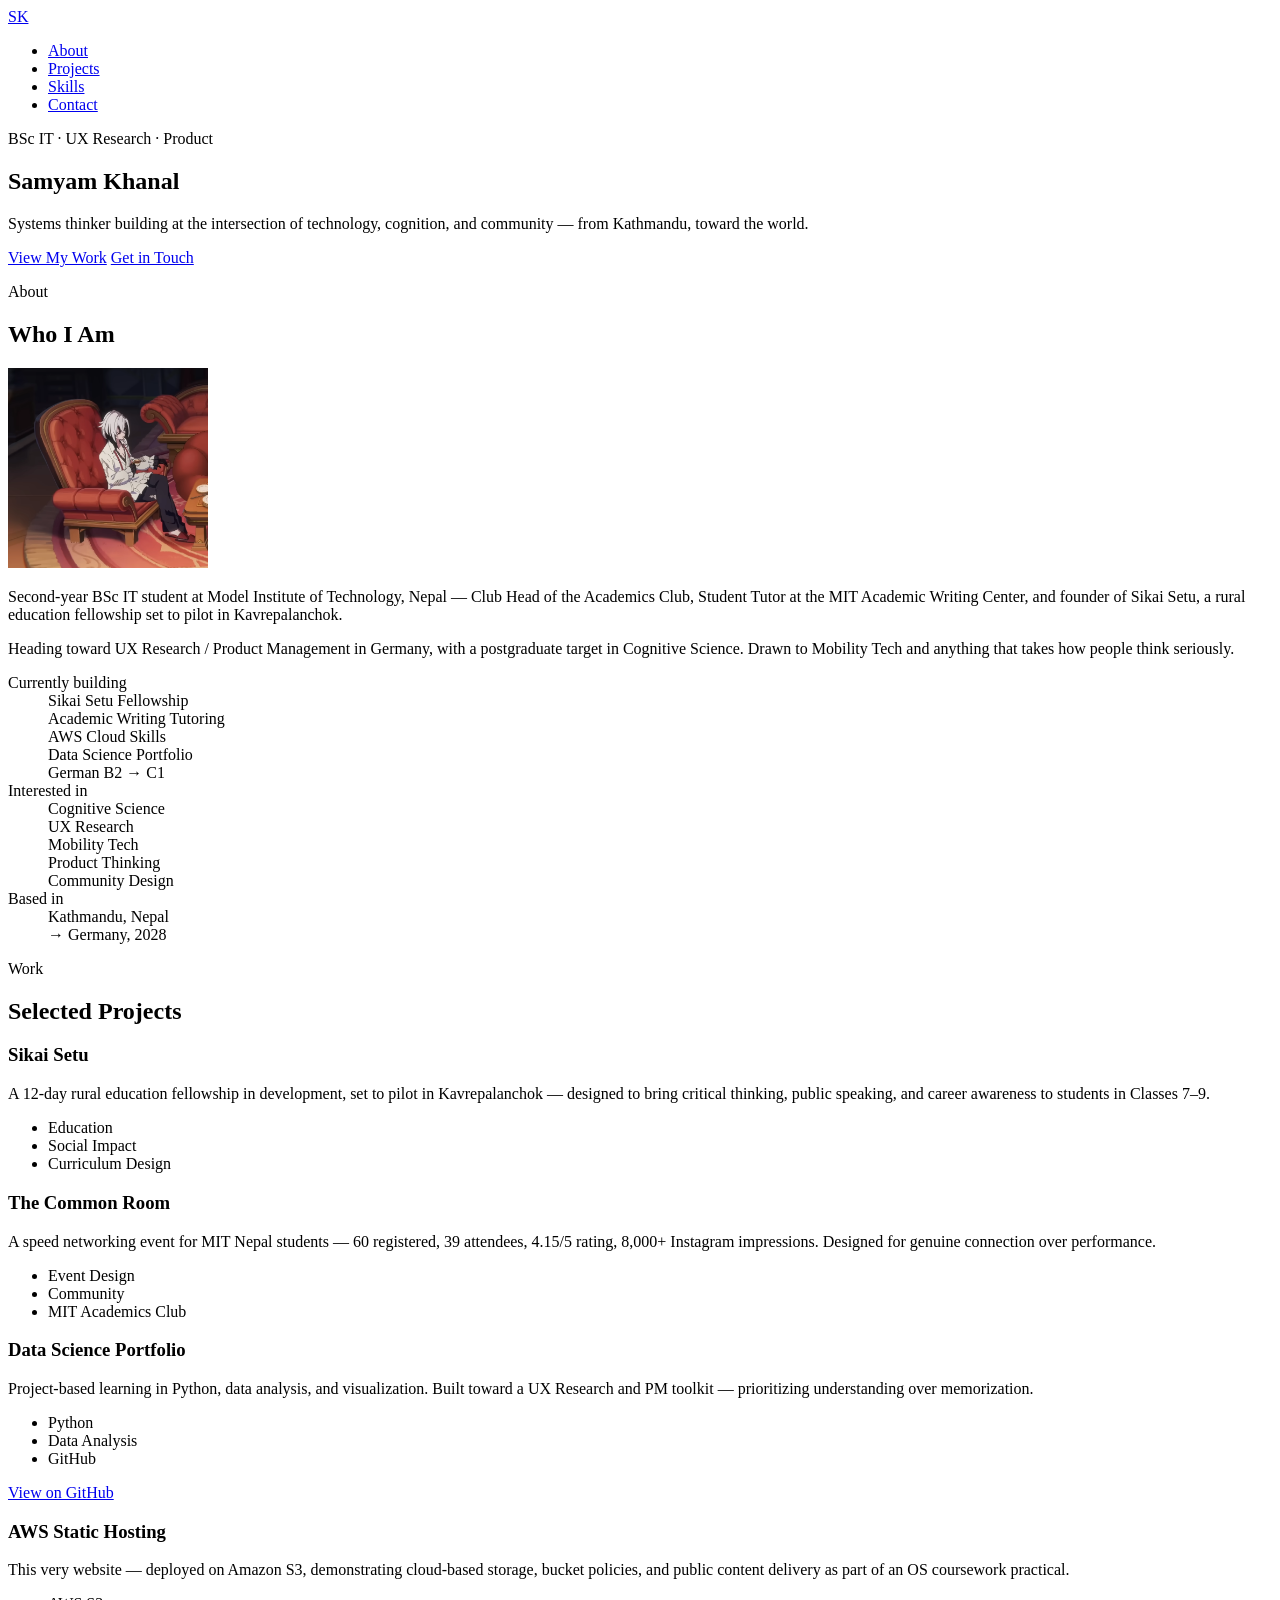
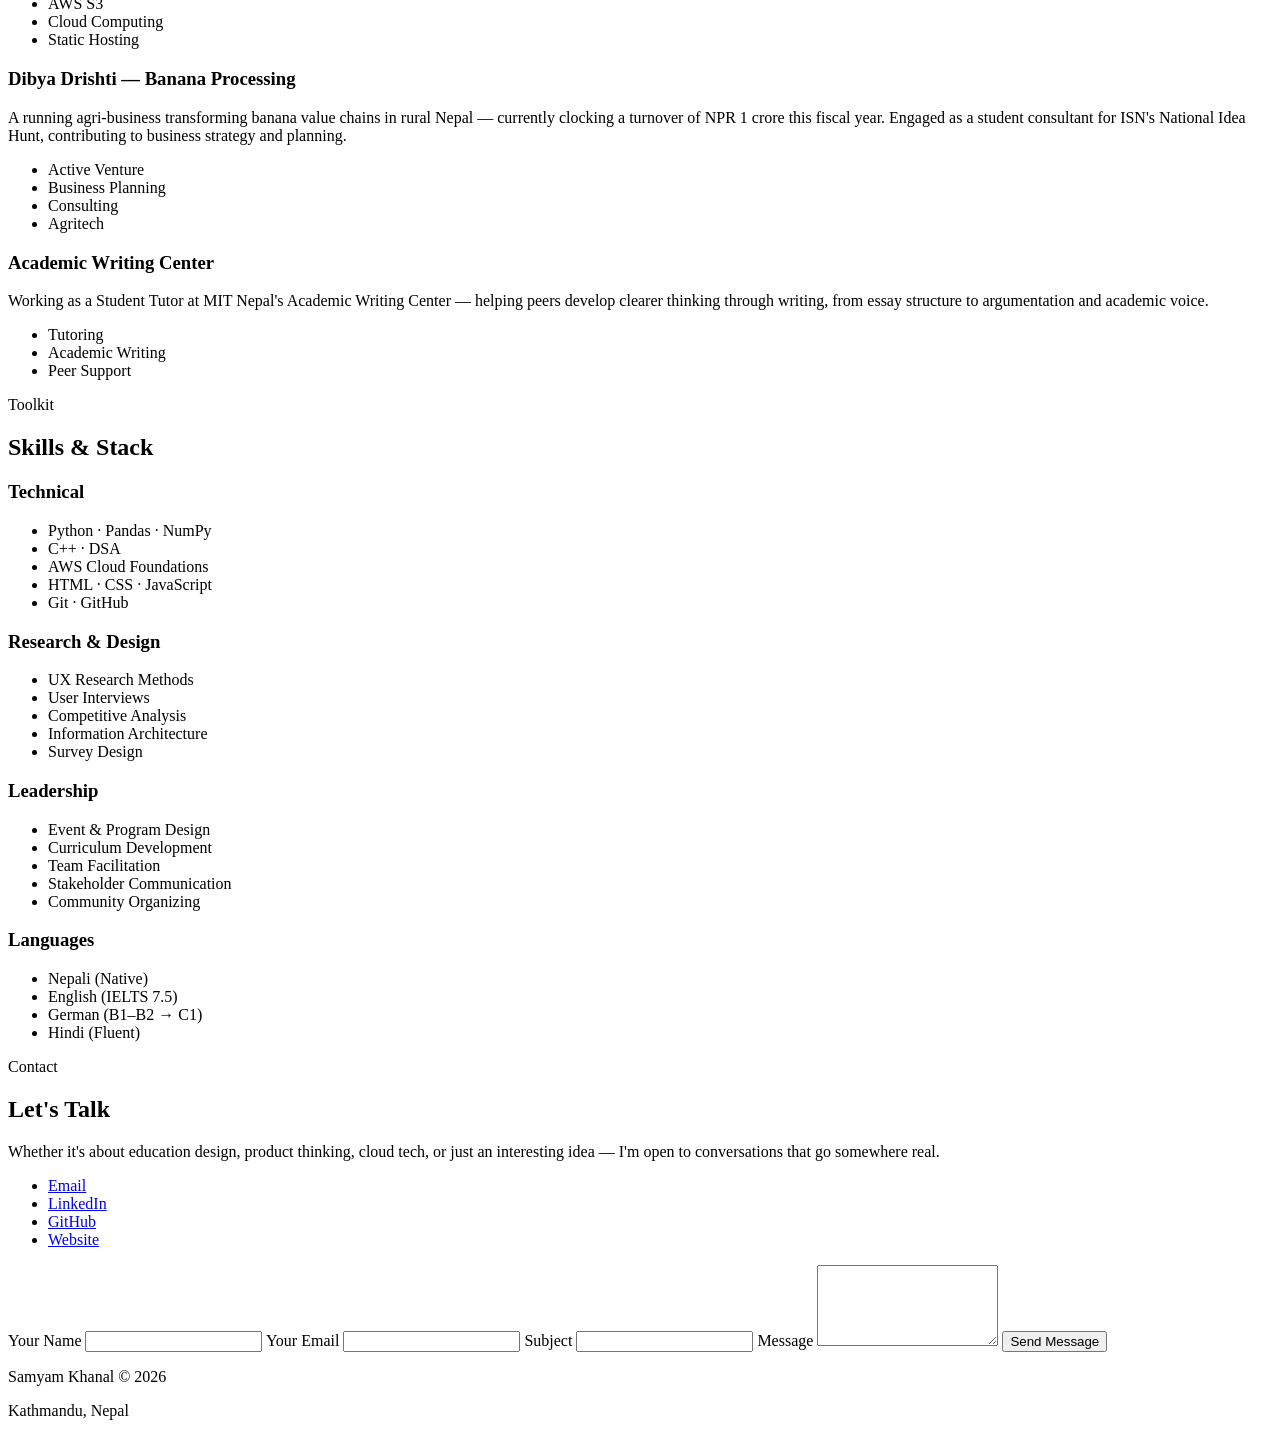
==== index.html @ 049df51d "making some few odd changes around here and there" ====
<!DOCTYPE html>
<html lang="en">
<head>
  <meta charset="UTF-8" />
  <meta name="viewport" content="width=device-width, initial-scale=1.0" />
  <title>Samyam Khanal — Portfolio</title>
</head>
<body>

<header>
  <nav>
    <a href="#hero">SK</a>
    <ul>
      <li><a href="#about">About</a></li>
      <li><a href="#projects">Projects</a></li>
      <li><a href="#skills">Skills</a></li>
      <li><a href="#contact">Contact</a></li>
    </ul>
  </nav>
</header>

<main>

  <section id="hero">
    <p>BSc IT · UX Research · Product</p>
    <h1>Samyam Khanal</h1>
    <p>Systems thinker building at the intersection of technology, cognition, and community — from Kathmandu, toward the world.</p>
    <a href="#projects">View My Work</a>
    <a href="#contact">Get in Touch</a>
  </section>

  <section id="about">
    <p>About</p>
    <h2>Who I Am</h2>

    <article>
      
      <img src="images/image.png" alt="Samyam Khanal" width="200" height="200"/>
      <p>Second-year BSc IT student at Model Institute of Technology, Nepal — Club Head of the Academics Club, Student Tutor at the MIT Academic Writing Center, and founder of Sikai Setu, a rural education fellowship set to pilot in Kavrepalanchok.</p>
      <p>Heading toward UX Research / Product Management in Germany, with a postgraduate target in Cognitive Science. Drawn to Mobility Tech and anything that takes how people think seriously.</p>
    </article>

    <aside>
      <dl>
        <dt>Currently building</dt>
        <dd>Sikai Setu Fellowship</dd>
        <dd>Academic Writing Tutoring</dd>
        <dd>AWS Cloud Skills</dd>
        <dd>Data Science Portfolio</dd>
        <dd>German B2 → C1</dd>

        <dt>Interested in</dt>
        <dd>Cognitive Science</dd>
        <dd>UX Research</dd>
        <dd>Mobility Tech</dd>
        <dd>Product Thinking</dd>
        <dd>Community Design</dd>

        <dt>Based in</dt>
        <dd>Kathmandu, Nepal</dd>
        <dd>→ Germany, 2028</dd>
      </dl>
    </aside>
  </section>

  <section id="projects">
    <p>Work</p>
    <h2>Selected Projects</h2>

    <article>
      <h3>Sikai Setu</h3>
      <p>A 12-day rural education fellowship in development, set to pilot in Kavrepalanchok — designed to bring critical thinking, public speaking, and career awareness to students in Classes 7–9.</p>
      <ul>
        <li>Education</li>
        <li>Social Impact</li>
        <li>Curriculum Design</li>
      </ul>
    </article>

    <article>
      <h3>The Common Room</h3>
      <p>A speed networking event for MIT Nepal students — 60 registered, 39 attendees, 4.15/5 rating, 8,000+ Instagram impressions. Designed for genuine connection over performance.</p>
      <ul>
        <li>Event Design</li>
        <li>Community</li>
        <li>MIT Academics Club</li>
      </ul>
    </article>

    <article>
      <h3>Data Science Portfolio</h3>
      <p>Project-based learning in Python, data analysis, and visualization. Built toward a UX Research and PM toolkit — prioritizing understanding over memorization.</p>
      <ul>
        <li>Python</li>
        <li>Data Analysis</li>
        <li>GitHub</li>
      </ul>
      <a href="https://github.com/Samyam-Khanal/dsprojects" target="_blank">View on GitHub</a>
    </article>

    <article>
      <h3>AWS Static Hosting</h3>
      <p>This very website — deployed on Amazon S3, demonstrating cloud-based storage, bucket policies, and public content delivery as part of an OS coursework practical.</p>
      <ul>
        <li>AWS S3</li>
        <li>Cloud Computing</li>
        <li>Static Hosting</li>
      </ul>
    </article>

    <article>
      <h3>Dibya Drishti — Banana Processing</h3>
      <p>A running agri-business transforming banana value chains in rural Nepal — currently clocking a turnover of NPR 1 crore this fiscal year. Engaged as a student consultant for ISN's National Idea Hunt, contributing to business strategy and planning.</p>
      <ul>
        <li>Active Venture</li>
        <li>Business Planning</li>
        <li>Consulting</li>
        <li>Agritech</li>
      </ul>
    </article>

    <article>
      <h3>Academic Writing Center</h3>
      <p>Working as a Student Tutor at MIT Nepal's Academic Writing Center — helping peers develop clearer thinking through writing, from essay structure to argumentation and academic voice.</p>
      <ul>
        <li>Tutoring</li>
        <li>Academic Writing</li>
        <li>Peer Support</li>
      </ul>
    </article>
  </section>

  <section id="skills">
    <p>Toolkit</p>
    <h2>Skills &amp; Stack</h2>

    <article>
      <h3>Technical</h3>
      <ul>
        <li>Python · Pandas · NumPy</li>
        <li>C++ · DSA</li>
        <li>AWS Cloud Foundations</li>
        <li>HTML · CSS · JavaScript</li>
        <li>Git · GitHub</li>
      </ul>
    </article>

    <article>
      <h3>Research &amp; Design</h3>
      <ul>
        <li>UX Research Methods</li>
        <li>User Interviews</li>
        <li>Competitive Analysis</li>
        <li>Information Architecture</li>
        <li>Survey Design</li>
      </ul>
    </article>

    <article>
      <h3>Leadership</h3>
      <ul>
        <li>Event &amp; Program Design</li>
        <li>Curriculum Development</li>
        <li>Team Facilitation</li>
        <li>Stakeholder Communication</li>
        <li>Community Organizing</li>
      </ul>
    </article>

    <article>
      <h3>Languages</h3>
      <ul>
        <li>Nepali (Native)</li>
        <li>English (IELTS 7.5)</li>
        <li>German (B1–B2 → C1)</li>
        <li>Hindi (Fluent)</li>
      </ul>
    </article>
  </section>

  <section id="contact">
    <p>Contact</p>
    <h2>Let's Talk</h2>
    <p>Whether it's about education design, product thinking, cloud tech, or just an interesting idea — I'm open to conversations that go somewhere real.</p>

    <ul>
      <li><a href="mailto:samyamkhanal@example.com">Email</a></li>
      <li><a href="https://linkedin.com/in/samyamkhanal" target="_blank">LinkedIn</a></li>
      <li><a href="https://github.com/Samyam-Khanal/dsprojects" target="_blank">GitHub</a></li>
      <li><a href="https://samyamkhanal.com.np" target="_blank">Website</a></li>
    </ul>

    <form action="mailto:samyamkhanal@example.com" method="post" enctype="text/plain">
      <label for="name">Your Name</label>
      <input type="text" id="name" name="name" required />

      <label for="email">Your Email</label>
      <input type="email" id="email" name="email" required />

      <label for="subject">Subject</label>
      <input type="text" id="subject" name="subject" required />

      <label for="message">Message</label>
      <textarea id="message" name="message" rows="5" required></textarea>

      <button type="submit">Send Message</button>
    </form>
  </section>

</main>

<footer>
  <p>Samyam Khanal © 2026</p>
  <p>Kathmandu, Nepal</p>
</footer>

</body>
</html>
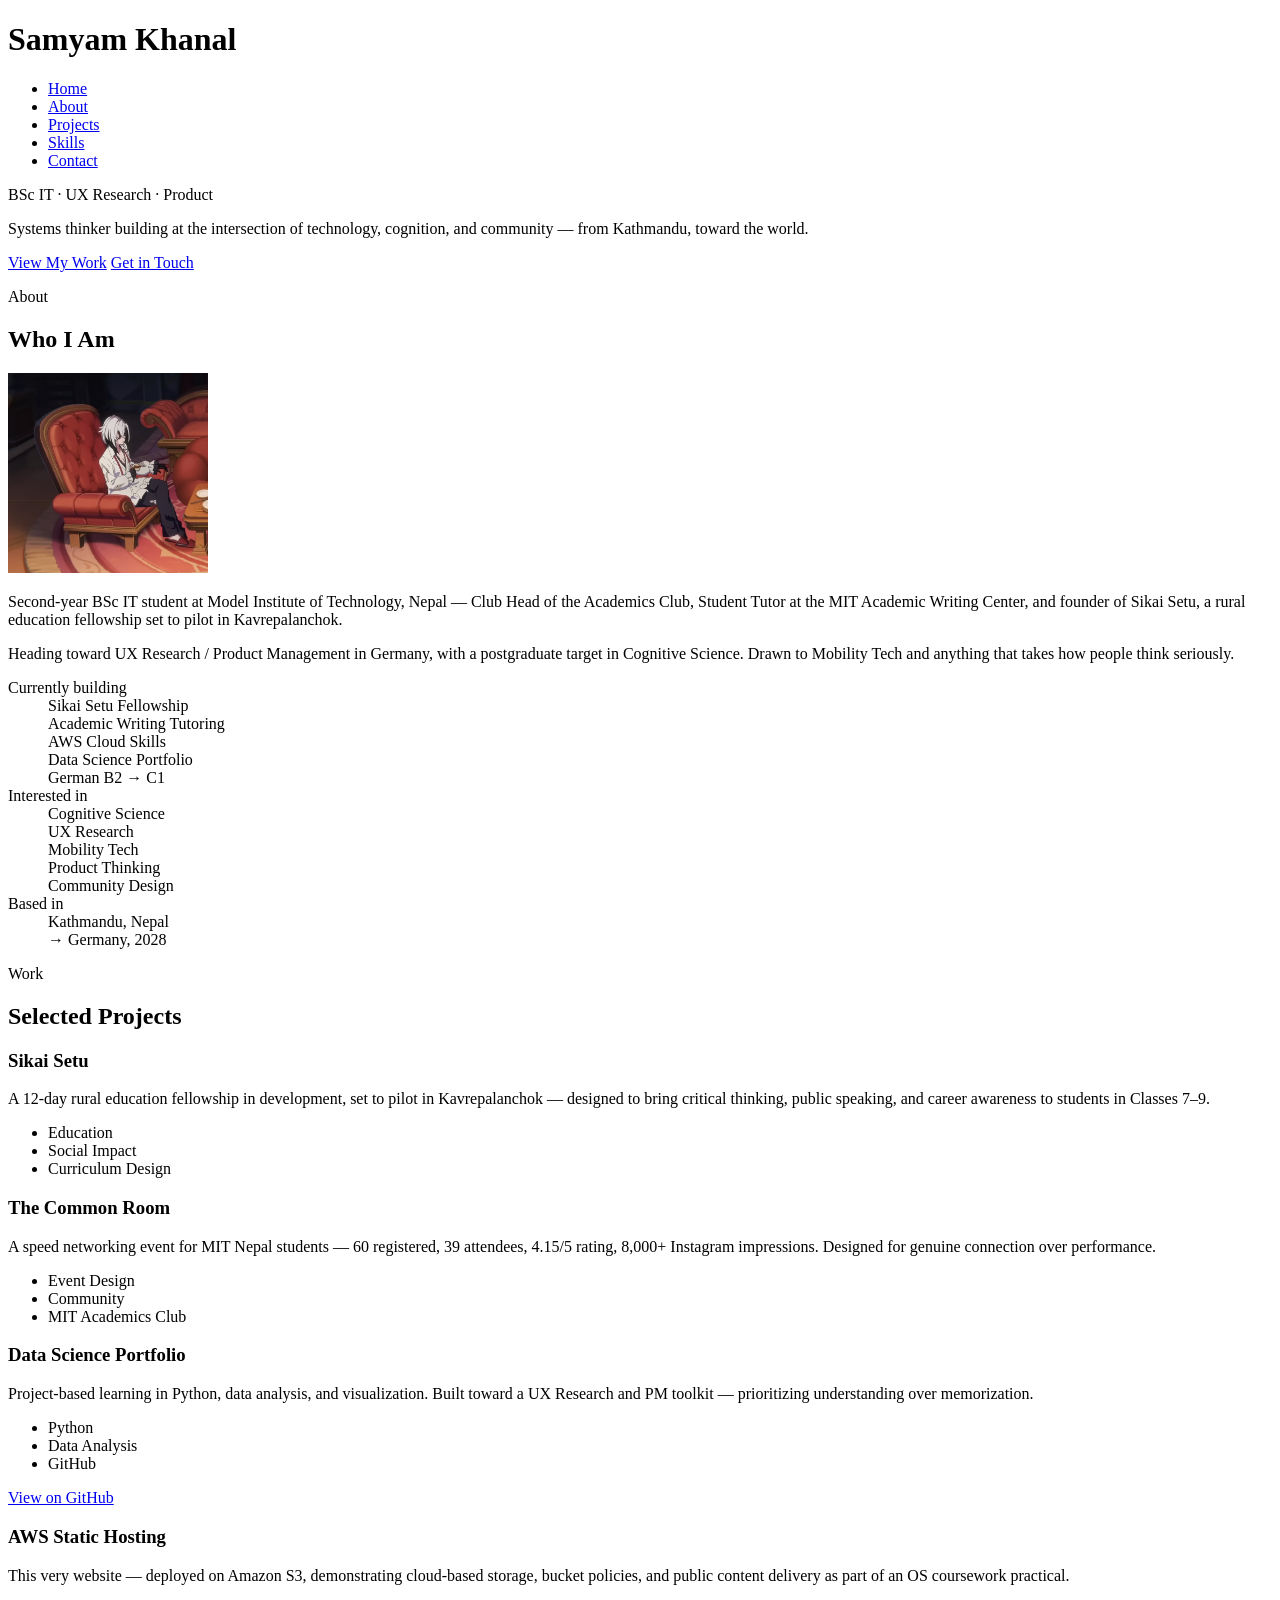
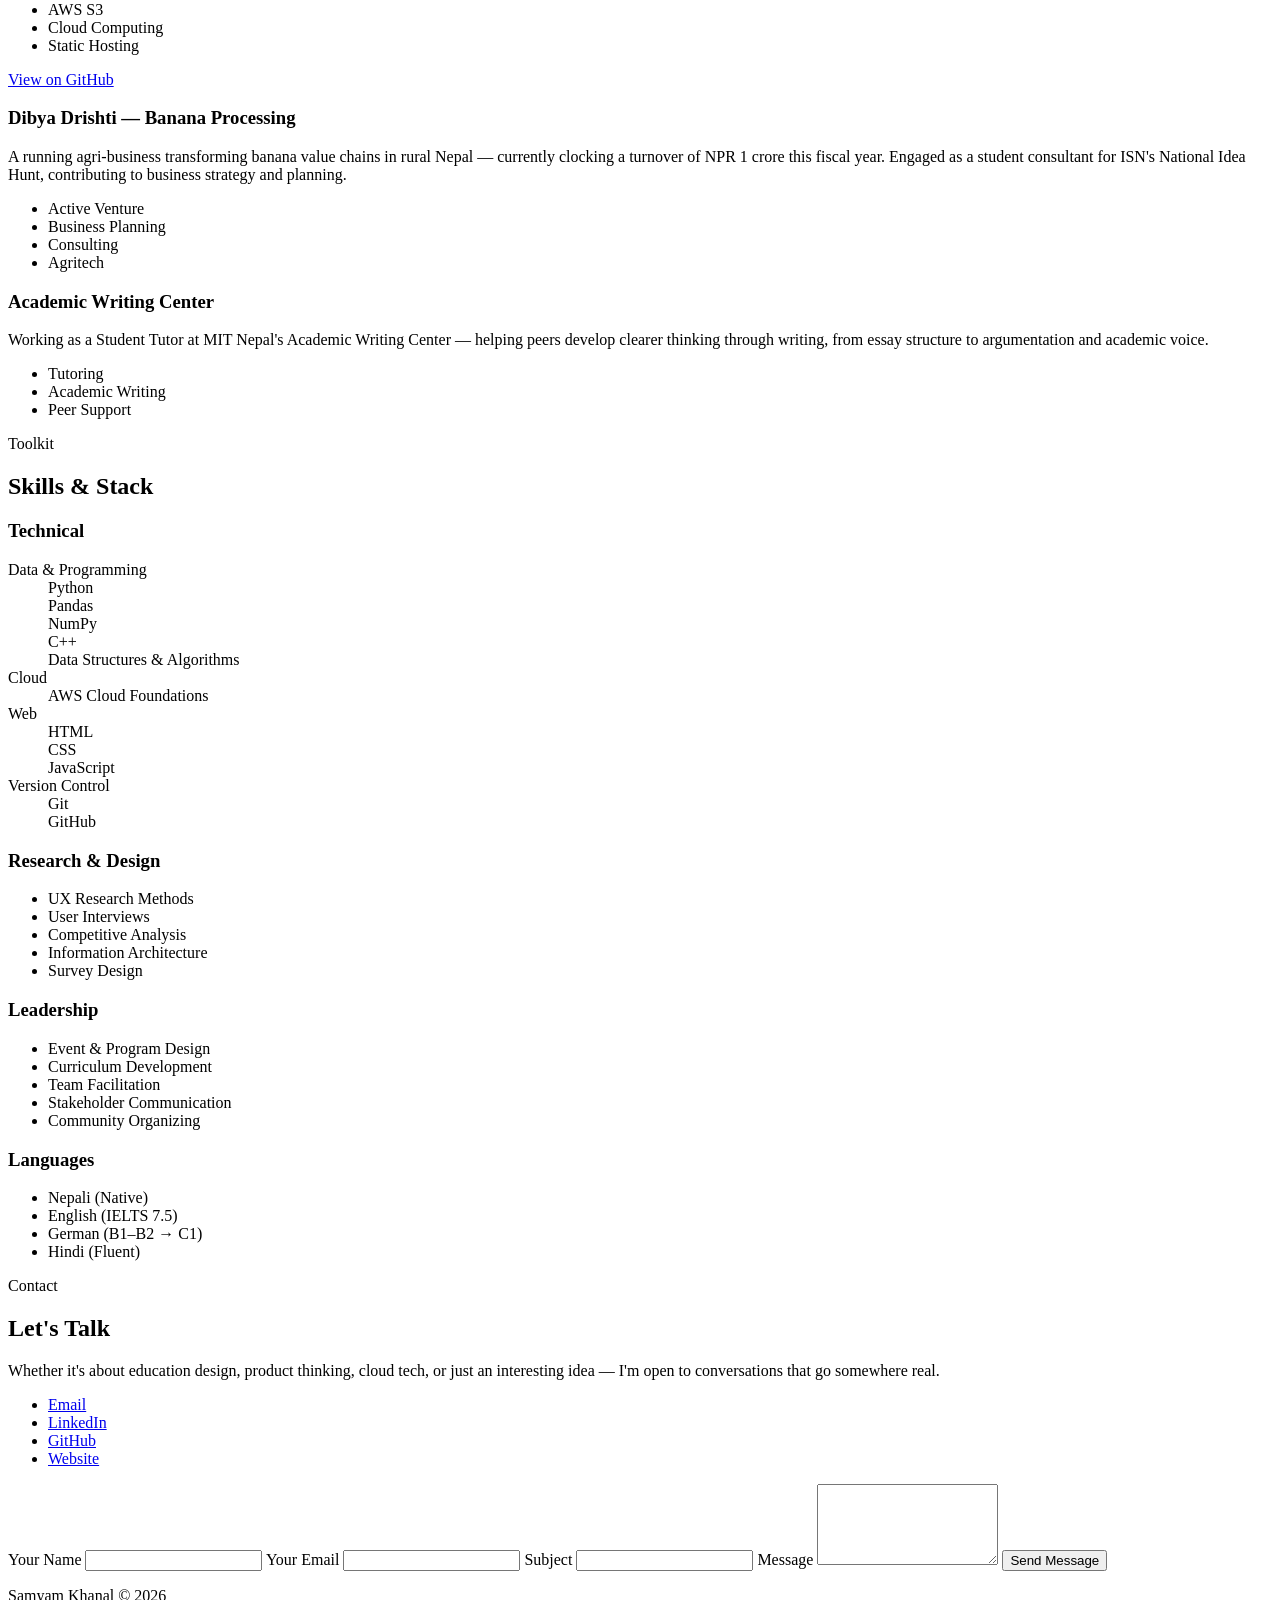
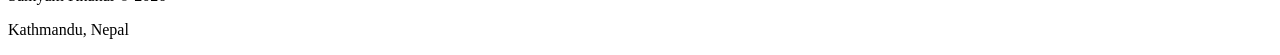
==== commit 5c8d64dd: "file is successfully updated, enjoy ^^" ====
--- a/index.html
+++ b/index.html
@@ -8,9 +8,10 @@
 <body>
 
 <header>
+  <h1>Samyam Khanal</h1>
   <nav>
-    <a href="#hero">SK</a>
     <ul>
+      <li><a href="#hero">Home</a></li>
       <li><a href="#about">About</a></li>
       <li><a href="#projects">Projects</a></li>
       <li><a href="#skills">Skills</a></li>
@@ -23,7 +24,6 @@
 
   <section id="hero">
     <p>BSc IT · UX Research · Product</p>
-    <h1>Samyam Khanal</h1>
     <p>Systems thinker building at the intersection of technology, cognition, and community — from Kathmandu, toward the world.</p>
     <a href="#projects">View My Work</a>
     <a href="#contact">Get in Touch</a>
@@ -34,7 +34,6 @@
     <h2>Who I Am</h2>
 
     <article>
-      
       <img src="images/image.png" alt="Samyam Khanal" width="200" height="200"/>
       <p>Second-year BSc IT student at Model Institute of Technology, Nepal — Club Head of the Academics Club, Student Tutor at the MIT Academic Writing Center, and founder of Sikai Setu, a rural education fellowship set to pilot in Kavrepalanchok.</p>
       <p>Heading toward UX Research / Product Management in Germany, with a postgraduate target in Cognitive Science. Drawn to Mobility Tech and anything that takes how people think seriously.</p>
@@ -106,6 +105,7 @@
         <li>Cloud Computing</li>
         <li>Static Hosting</li>
       </ul>
+      <a href="https://github.com/Samyam-Khanal/portfolio" target="_blank">View on GitHub</a>
     </article>
 
     <article>
@@ -136,13 +136,26 @@
 
     <article>
       <h3>Technical</h3>
-      <ul>
-        <li>Python · Pandas · NumPy</li>
-        <li>C++ · DSA</li>
-        <li>AWS Cloud Foundations</li>
-        <li>HTML · CSS · JavaScript</li>
-        <li>Git · GitHub</li>
-      </ul>
+      <dl>
+        <dt>Data &amp; Programming</dt>
+        <dd>Python</dd>
+        <dd>Pandas</dd>
+        <dd>NumPy</dd>
+        <dd>C++</dd>
+        <dd>Data Structures &amp; Algorithms</dd>
+
+        <dt>Cloud</dt>
+        <dd>AWS Cloud Foundations</dd>
+
+        <dt>Web</dt>
+        <dd>HTML</dd>
+        <dd>CSS</dd>
+        <dd>JavaScript</dd>
+
+        <dt>Version Control</dt>
+        <dd>Git</dd>
+        <dd>GitHub</dd>
+      </dl>
     </article>
 
     <article>
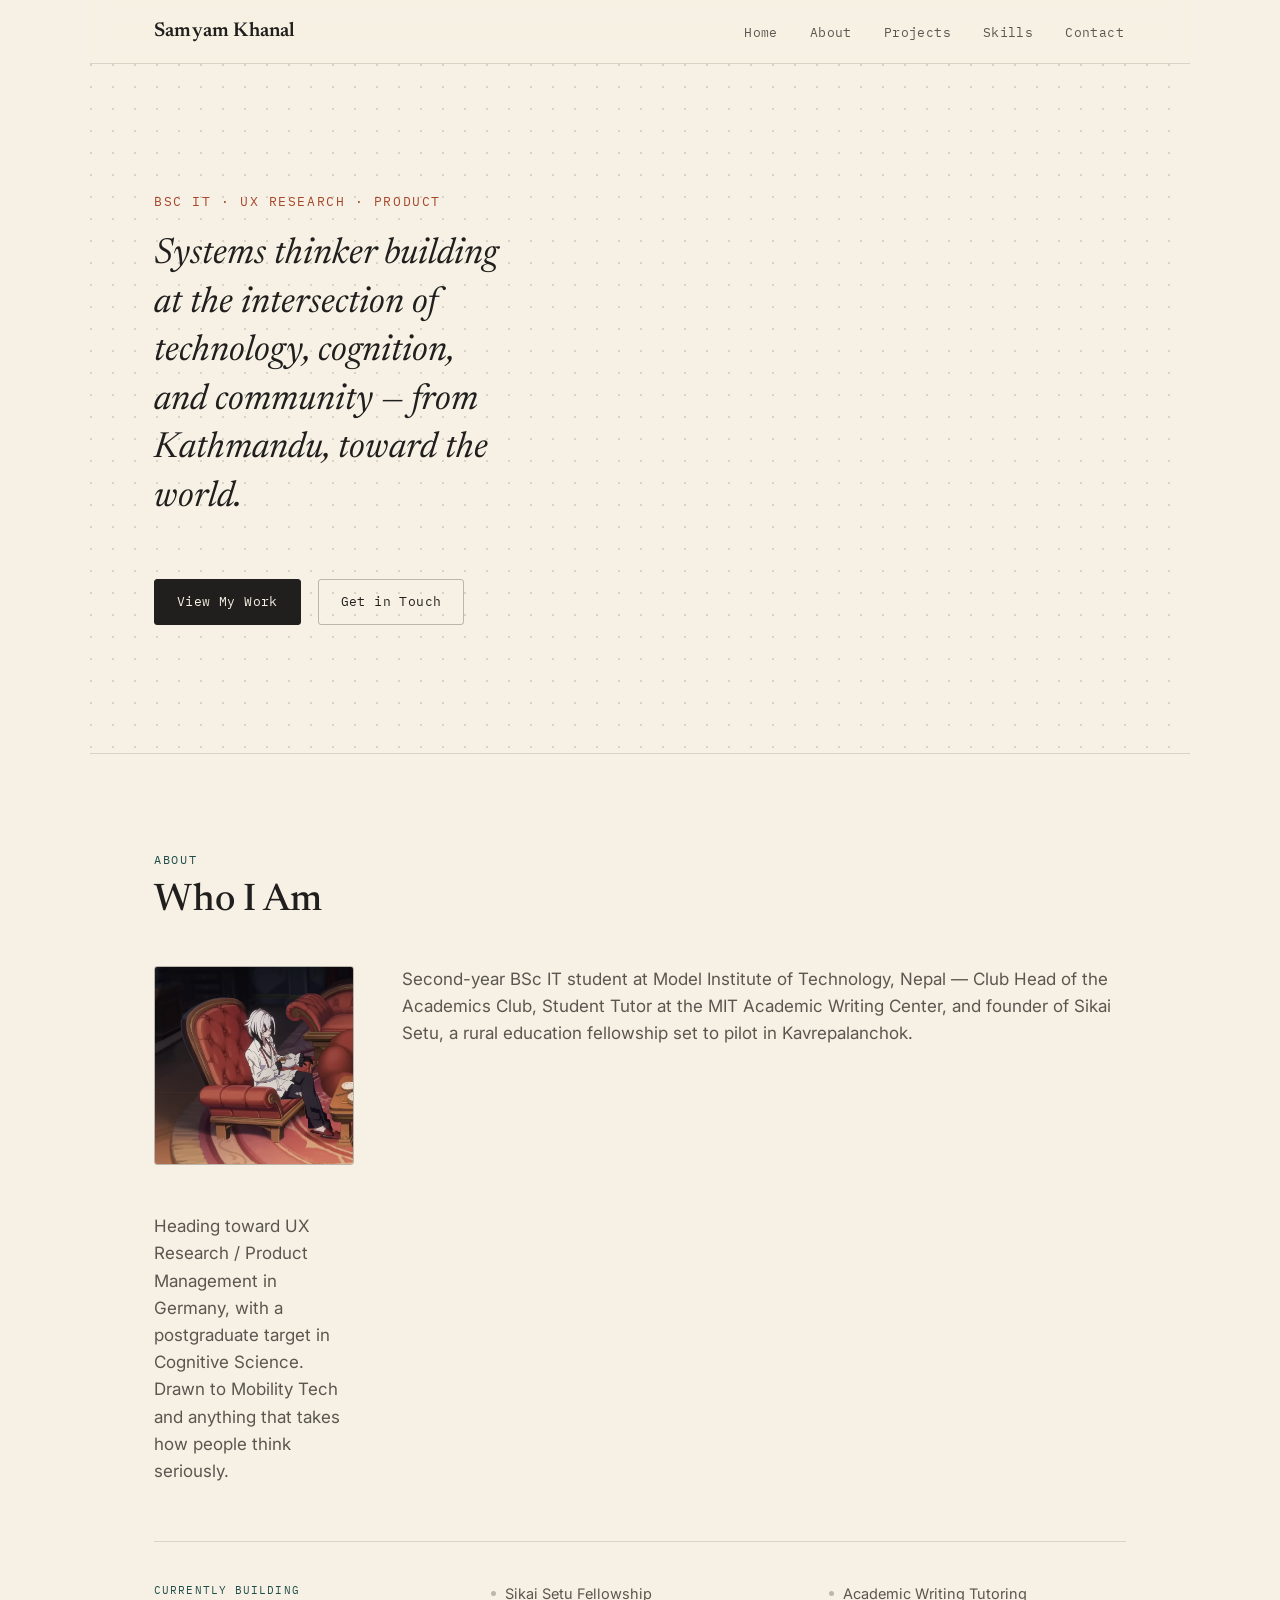
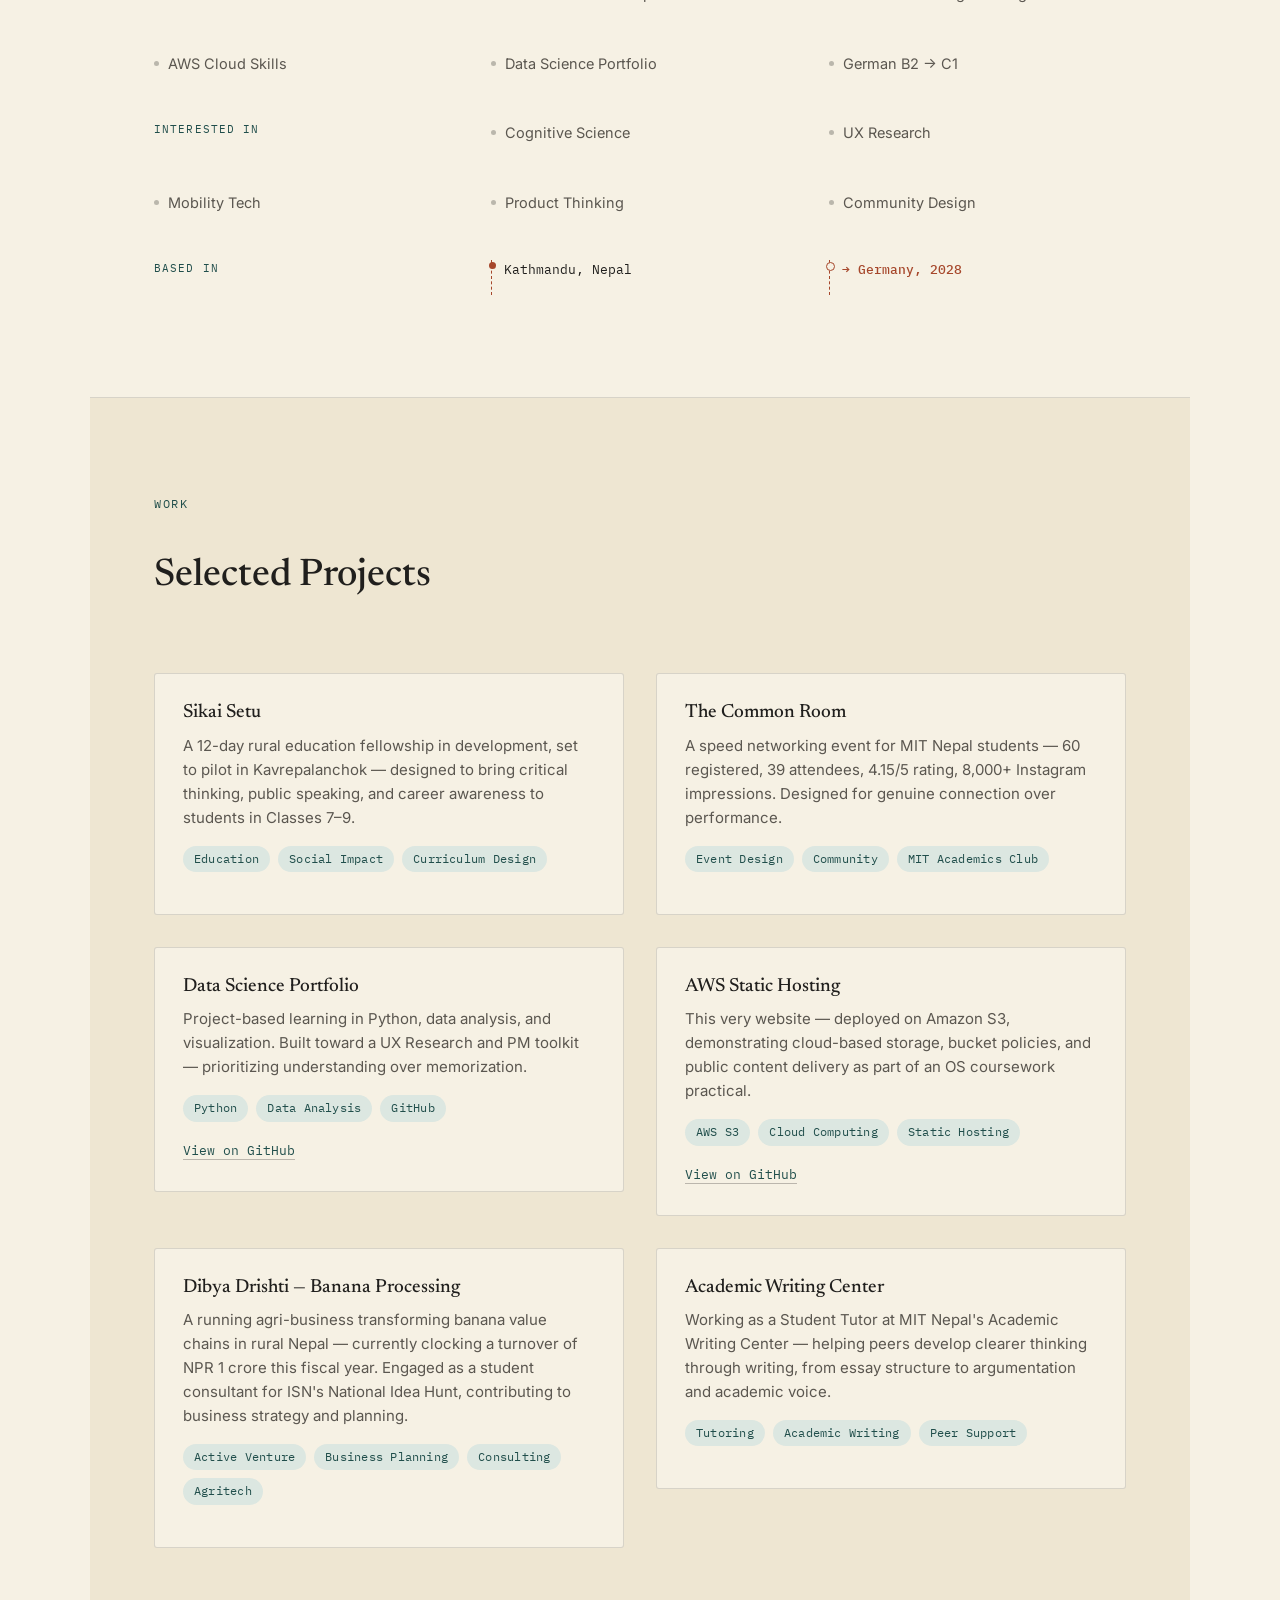
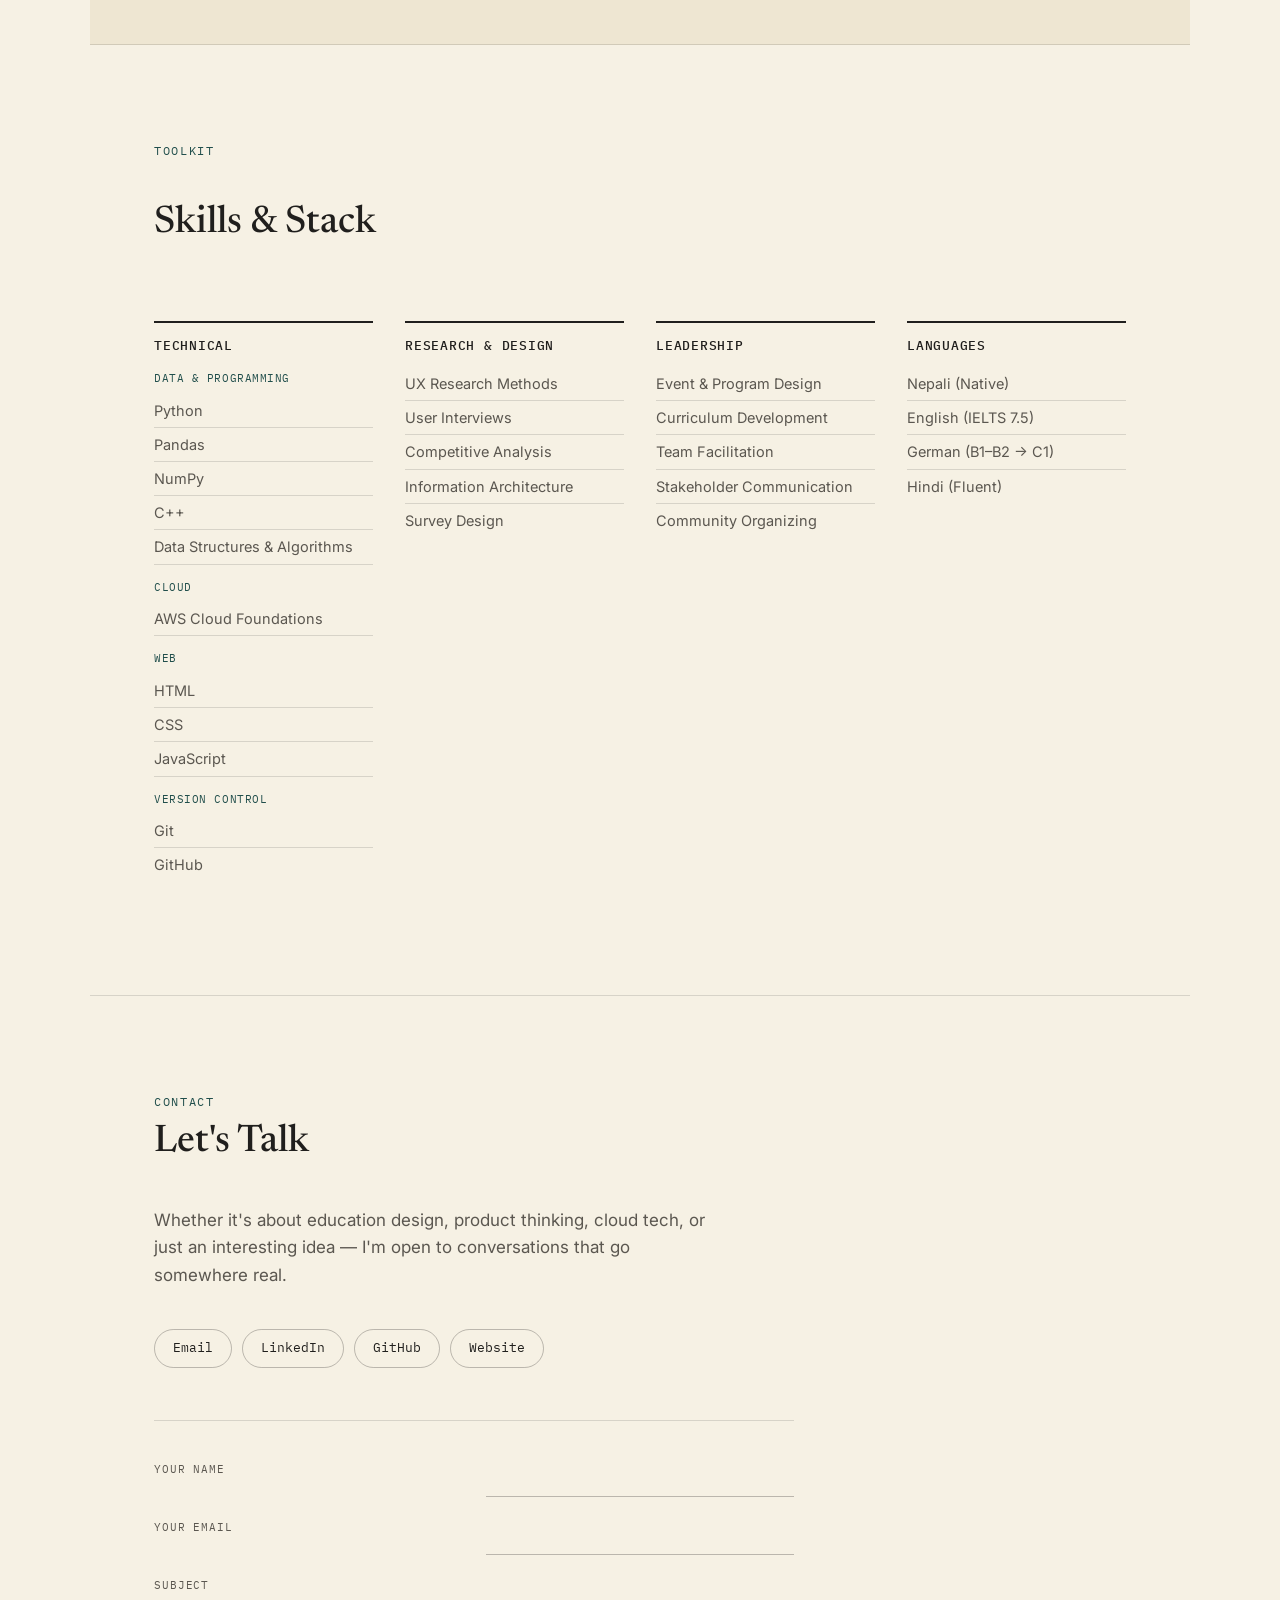
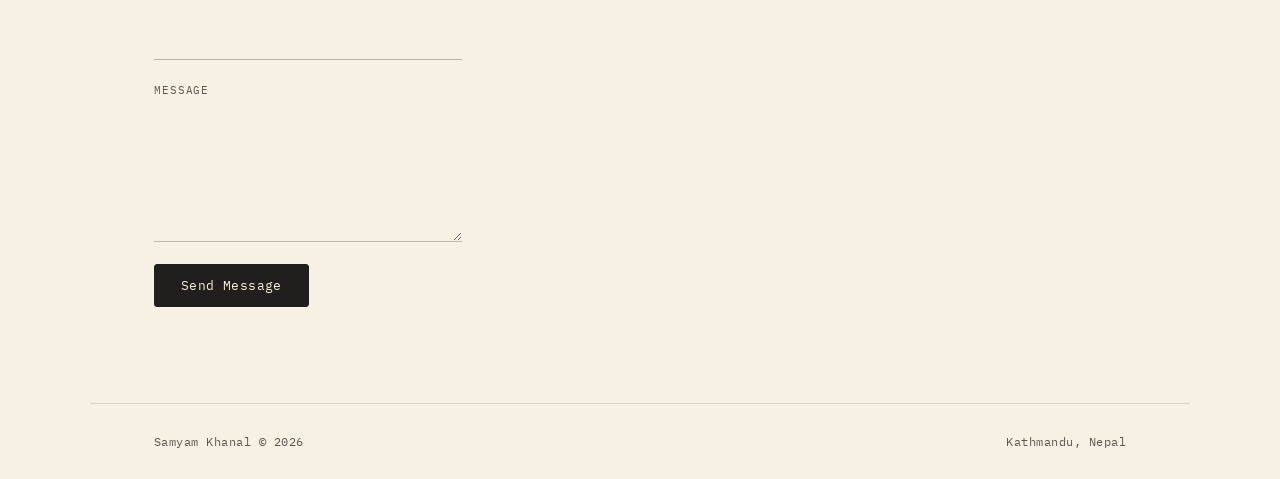
==== commit cb5ed298: "yay! the website has some personality now" ====
--- a/index.html
+++ b/index.html
@@ -3,6 +3,7 @@
 <head>
   <meta charset="UTF-8" />
   <meta name="viewport" content="width=device-width, initial-scale=1.0" />
+  <link rel="stylesheet" href="css/style.css" />
   <title>Samyam Khanal — Portfolio</title>
 </head>
 <body>
--- a/css/style.css
+++ b/css/style.css
@@ -0,0 +1,581 @@
+/* =========================================================================
+   Samyam Khanal — Portfolio Stylesheet
+   A single external stylesheet, no inline styles, no frameworks.
+
+   Design concept: a "field notebook" — warm paper, hairline rules, mono
+   eyebrow labels, and an editorial serif for headings. The one signature
+   flourish is a small route diagram built from Samyam's own "Based in"
+   line (Kathmandu, Nepal → Germany, 2028), echoing his stated interest
+   in Mobility Tech and his literal relocation — not a generic decoration.
+   ========================================================================= */
+
+@import url('https://fonts.googleapis.com/css2?family=Newsreader:ital,wght@0,400;0,500;0,600;1,400;1,500&family=Inter:wght@400;500;600;700&family=IBM+Plex+Mono:wght@400;500&display=swap');
+
+/* ---------- Design tokens ---------- */
+:root {
+  --paper:        #F6F1E4;
+  --paper-deep:   #EEE6D2;
+  --ink:          #201F1D;
+  --ink-soft:     #5B5750;
+  --pine:         #204E4B;
+  --pine-tint:    #DCE7E1;
+  --brick:        #A6472B;
+  --brick-tint:   #F1DDD4;
+  --rule:         rgba(32, 31, 29, 0.14);
+  --rule-strong:  rgba(32, 31, 29, 0.28);
+
+  --font-display: "Newsreader", Georgia, "Times New Roman", serif;
+  --font-body:    "Inter", -apple-system, BlinkMacSystemFont, "Segoe UI", sans-serif;
+  --font-mono:    "IBM Plex Mono", "Courier New", monospace;
+
+  --measure: 1100px;
+  --radius: 3px;
+}
+
+/* ---------- Reset ---------- */
+* { box-sizing: border-box; }
+html { -webkit-text-size-adjust: 100%; scroll-behavior: smooth; }
+@media (prefers-reduced-motion: reduce) {
+  html { scroll-behavior: auto; }
+  * { animation-duration: 0.01ms !important; animation-iteration-count: 1 !important; transition-duration: 0.01ms !important; }
+}
+
+body {
+  margin: 0;
+  background: var(--paper);
+  color: var(--ink);
+  font-family: var(--font-body);
+  font-size: 17px;
+  line-height: 1.6;
+  -webkit-font-smoothing: antialiased;
+}
+
+h1, h2, h3 {
+  font-family: var(--font-display);
+  font-weight: 500;
+  line-height: 1.12;
+  margin: 0;
+  color: var(--ink);
+}
+
+p { margin: 0; }
+
+a {
+  color: var(--pine);
+  text-decoration-thickness: 1px;
+  text-underline-offset: 3px;
+}
+a:hover { color: var(--brick); }
+
+ul { margin: 0; padding: 0; list-style: none; }
+
+img { max-width: 100%; display: block; }
+
+::selection { background: var(--brick-tint); color: var(--ink); }
+
+:focus-visible {
+  outline: 2px solid var(--brick);
+  outline-offset: 3px;
+}
+
+/* ---------- Shared section rhythm ---------- */
+header, main > section, footer {
+  max-width: var(--measure);
+  margin-left: auto;
+  margin-right: auto;
+  padding-left: clamp(20px, 5vw, 64px);
+  padding-right: clamp(20px, 5vw, 64px);
+}
+
+main > section {
+  padding-top: clamp(56px, 9vw, 96px);
+  padding-bottom: clamp(56px, 9vw, 96px);
+  border-bottom: 1px solid var(--rule);
+}
+
+/* Eyebrow labels: the lone <p> that precedes every <h2> ("About", "Work",
+   "Toolkit", "Contact") reads as a mono, letter-spaced section marker. */
+main > section > p:first-child {
+  font-family: var(--font-mono);
+  font-size: 12px;
+  letter-spacing: 0.14em;
+  text-transform: uppercase;
+  color: var(--pine);
+  margin-bottom: 10px;
+}
+
+main > section > h2 {
+  font-size: clamp(28px, 3.4vw, 38px);
+  margin-bottom: clamp(28px, 4vw, 44px);
+}
+
+/* ---------- Header / nav ---------- */
+header {
+  position: sticky;
+  top: 0;
+  z-index: 20;
+  display: flex;
+  align-items: center;
+  justify-content: space-between;
+  flex-wrap: wrap;
+  gap: 12px;
+  padding-top: 18px;
+  padding-bottom: 18px;
+  background: rgba(246, 241, 228, 0.86);
+  backdrop-filter: blur(8px);
+  -webkit-backdrop-filter: blur(8px);
+  border-bottom: 1px solid var(--rule);
+}
+
+header h1 {
+  font-size: 20px;
+  font-weight: 600;
+  letter-spacing: 0.01em;
+}
+
+header nav ul {
+  display: flex;
+  gap: clamp(14px, 2.4vw, 28px);
+  flex-wrap: wrap;
+}
+
+header nav a {
+  font-family: var(--font-mono);
+  font-size: 13px;
+  letter-spacing: 0.03em;
+  color: var(--ink-soft);
+  text-decoration: none;
+  padding: 4px 2px;
+  border-bottom: 1px solid transparent;
+}
+
+header nav a:hover,
+header nav a:focus-visible {
+  color: var(--pine);
+  border-bottom-color: var(--pine);
+}
+
+/* ---------- Hero ---------- */
+#hero {
+  padding-top: clamp(72px, 12vw, 128px);
+  padding-bottom: clamp(72px, 12vw, 128px);
+  background-image: radial-gradient(var(--rule) 1px, transparent 1px);
+  background-size: 22px 22px;
+  background-position: -10px -10px;
+}
+
+#hero > p:first-child {
+  font-family: var(--font-mono);
+  font-size: 13px;
+  letter-spacing: 0.12em;
+  text-transform: uppercase;
+  color: var(--brick);
+  margin-bottom: 18px;
+}
+
+#hero > p:nth-of-type(2) {
+  font-family: var(--font-display);
+  font-style: italic;
+  font-weight: 400;
+  font-size: clamp(24px, 3.6vw, 36px);
+  line-height: 1.35;
+  max-width: 18ch;
+  color: var(--ink);
+  margin-bottom: clamp(32px, 5vw, 48px);
+}
+
+#hero a {
+  display: inline-block;
+  font-family: var(--font-mono);
+  font-size: 13px;
+  letter-spacing: 0.03em;
+  text-decoration: none;
+  padding: 12px 22px;
+  border: 1px solid var(--ink);
+  border-radius: var(--radius);
+  margin-right: 12px;
+  margin-top: 8px;
+  transition: background-color 0.15s ease, color 0.15s ease, border-color 0.15s ease;
+}
+
+#hero a:first-of-type {
+  background: var(--ink);
+  color: var(--paper);
+}
+#hero a:first-of-type:hover { background: var(--pine); border-color: var(--pine); color: var(--paper); }
+
+#hero a:last-of-type {
+  background: transparent;
+  color: var(--ink);
+  border-color: var(--rule-strong);
+}
+#hero a:last-of-type:hover { border-color: var(--brick); color: var(--brick); }
+
+/* ---------- About ---------- */
+#about article {
+  display: grid;
+  grid-template-columns: 200px 1fr;
+  gap: clamp(24px, 4vw, 48px);
+  align-items: start;
+  margin-bottom: clamp(36px, 5vw, 56px);
+}
+
+#about article img {
+  width: 100%;
+  height: auto;
+  border-radius: var(--radius);
+  border: 1px solid var(--rule-strong);
+  filter: grayscale(15%);
+}
+
+#about article p { margin-bottom: 14px; color: var(--ink-soft); }
+#about article p:last-child { margin-bottom: 0; }
+
+#about aside {
+  border-top: 1px solid var(--rule);
+  padding-top: clamp(28px, 4vw, 40px);
+}
+
+#about aside dl {
+  display: grid;
+  grid-template-columns: repeat(3, 1fr);
+  gap: clamp(24px, 4vw, 40px);
+  margin: 0;
+}
+
+#about aside dt {
+  font-family: var(--font-mono);
+  font-size: 11px;
+  letter-spacing: 0.1em;
+  text-transform: uppercase;
+  color: var(--pine);
+  margin-bottom: 12px;
+}
+
+#about aside dd {
+  margin: 0 0 6px 0;
+  font-size: 14.5px;
+  color: var(--ink-soft);
+  padding-left: 14px;
+  position: relative;
+}
+
+#about aside dd::before {
+  content: "";
+  position: absolute;
+  left: 0;
+  top: 9px;
+  width: 5px;
+  height: 5px;
+  background: var(--rule-strong);
+  border-radius: 50%;
+}
+
+/* Signature: the final "Based in" pair (Kathmandu, Nepal / → Germany, 2028)
+   becomes a small route diagram instead of a plain list. */
+#about aside dd:nth-last-of-type(-n + 2) {
+  padding-left: 0;
+  font-family: var(--font-mono);
+  font-size: 13px;
+  color: var(--ink);
+}
+#about aside dd:nth-last-of-type(-n + 2)::before { display: none; }
+
+#about aside dd:nth-last-of-type(2) {
+  padding-bottom: 14px;
+  margin-bottom: 6px;
+  border-left: 1px dashed var(--brick);
+  padding-left: 12px;
+  position: relative;
+}
+#about aside dd:nth-last-of-type(2)::after {
+  content: "";
+  position: absolute;
+  left: -3.5px;
+  top: 2px;
+  width: 7px;
+  height: 7px;
+  border-radius: 50%;
+  background: var(--brick);
+}
+
+#about aside dd:nth-last-of-type(1) {
+  border-left: 1px dashed var(--brick);
+  padding-left: 12px;
+  color: var(--brick);
+  font-weight: 500;
+  position: relative;
+}
+#about aside dd:nth-last-of-type(1)::after {
+  content: "";
+  position: absolute;
+  left: -3.5px;
+  top: 2px;
+  width: 7px;
+  height: 7px;
+  border-radius: 50%;
+  border: 1px solid var(--brick);
+  background: var(--paper);
+}
+
+/* ---------- Projects ---------- */
+#projects {
+  background: var(--paper-deep);
+}
+
+/* The markup has no wrapping <div> around the six project <article>
+   cards, so the <section> itself becomes the grid container. */
+#projects {
+  display: grid;
+  grid-template-columns: 1fr;
+  column-gap: clamp(20px, 3vw, 32px);
+  row-gap: clamp(20px, 3vw, 32px);
+  align-items: start;
+}
+
+#projects > p:first-child,
+#projects > h2 {
+  grid-column: 1 / -1;
+}
+
+@media (min-width: 720px) {
+  #projects { grid-template-columns: repeat(2, 1fr); }
+}
+
+#projects > article {
+  display: block;
+  background: var(--paper);
+  border: 1px solid var(--rule);
+  border-radius: var(--radius);
+  padding: clamp(20px, 3vw, 28px);
+  transition: border-color 0.15s ease, transform 0.15s ease;
+}
+
+#projects > article:hover {
+  border-color: var(--pine);
+  transform: translateY(-2px);
+}
+
+#projects h3 {
+  font-size: 19px;
+  margin-bottom: 10px;
+}
+
+#projects article p {
+  color: var(--ink-soft);
+  font-size: 15px;
+  margin-bottom: 16px;
+}
+
+#projects article ul {
+  display: flex;
+  flex-wrap: wrap;
+  gap: 8px;
+  margin-bottom: 14px;
+}
+
+#projects article li {
+  font-family: var(--font-mono);
+  font-size: 11.5px;
+  letter-spacing: 0.02em;
+  color: var(--pine);
+  background: var(--pine-tint);
+  border-radius: 999px;
+  padding: 4px 11px;
+}
+
+#projects article a {
+  font-family: var(--font-mono);
+  font-size: 13px;
+  text-decoration: none;
+  border-bottom: 1px solid var(--rule-strong);
+}
+#projects article a:hover { border-color: var(--brick); }
+
+/* ---------- Skills ---------- */
+#skills {
+  display: grid;
+  grid-template-columns: 1fr;
+  column-gap: clamp(20px, 3vw, 32px);
+  row-gap: clamp(24px, 3vw, 32px);
+}
+
+#skills > p:first-child,
+#skills > h2 {
+  grid-column: 1 / -1;
+}
+
+@media (min-width: 640px) {
+  #skills { grid-template-columns: repeat(2, 1fr); }
+}
+@media (min-width: 1000px) {
+  #skills { grid-template-columns: repeat(4, 1fr); }
+}
+
+#skills > article {
+  border-top: 2px solid var(--ink);
+  padding-top: 16px;
+}
+
+#skills h3 {
+  font-family: var(--font-mono);
+  font-size: 13px;
+  letter-spacing: 0.06em;
+  text-transform: uppercase;
+  font-weight: 500;
+  color: var(--ink);
+  margin-bottom: 14px;
+}
+
+/* Technical uses <dl>; the other three cards use <ul>. Style dt/li and
+   dd/li so both list types read as one consistent system. */
+#skills dt {
+  font-family: var(--font-mono);
+  font-size: 11px;
+  letter-spacing: 0.05em;
+  text-transform: uppercase;
+  color: var(--pine);
+  margin: 14px 0 6px;
+}
+#skills dt:first-of-type { margin-top: 0; }
+
+#skills dd,
+#skills li {
+  font-size: 14.5px;
+  color: var(--ink-soft);
+  padding: 5px 0;
+  border-bottom: 1px solid var(--rule);
+  margin: 0;
+}
+
+#skills dd:last-of-type,
+#skills li:last-child {
+  border-bottom: none;
+}
+
+/* ---------- Contact ---------- */
+#contact > p:nth-of-type(2) {
+  color: var(--ink-soft);
+  max-width: 52ch;
+  margin-bottom: clamp(28px, 4vw, 40px);
+}
+
+#contact > ul {
+  display: flex;
+  flex-wrap: wrap;
+  gap: 10px;
+  margin-bottom: clamp(36px, 5vw, 52px);
+}
+
+#contact > ul a {
+  display: inline-block;
+  font-family: var(--font-mono);
+  font-size: 13px;
+  text-decoration: none;
+  color: var(--ink);
+  border: 1px solid var(--rule-strong);
+  border-radius: 999px;
+  padding: 8px 18px;
+}
+
+#contact > ul a:hover {
+  border-color: var(--pine);
+  color: var(--pine);
+}
+
+#contact form {
+  display: grid;
+  grid-template-columns: 1fr 1fr;
+  gap: 22px 24px;
+  max-width: 640px;
+  border-top: 1px solid var(--rule);
+  padding-top: clamp(28px, 4vw, 40px);
+}
+
+#contact form label {
+  display: block;
+  font-family: var(--font-mono);
+  font-size: 11px;
+  letter-spacing: 0.08em;
+  text-transform: uppercase;
+  color: var(--ink-soft);
+  margin-bottom: 8px;
+}
+
+#contact form input,
+#contact form textarea {
+  width: 100%;
+  font-family: var(--font-body);
+  font-size: 15px;
+  color: var(--ink);
+  background: transparent;
+  border: none;
+  border-bottom: 1px solid var(--rule-strong);
+  padding: 8px 2px;
+  resize: vertical;
+}
+
+#contact form input:focus,
+#contact form textarea:focus {
+  outline: none;
+  border-bottom-color: var(--pine);
+}
+
+#contact form label:nth-of-type(1),
+#contact form label:nth-of-type(2) {
+  grid-column: span 1;
+}
+
+#contact form label[for="subject"],
+#contact form label[for="message"] {
+  grid-column: 1 / -1;
+}
+
+#contact form button {
+  grid-column: 1 / -1;
+  justify-self: start;
+  font-family: var(--font-mono);
+  font-size: 13px;
+  letter-spacing: 0.03em;
+  background: var(--ink);
+  color: var(--paper);
+  border: 1px solid var(--ink);
+  border-radius: var(--radius);
+  padding: 12px 26px;
+  cursor: pointer;
+  transition: background-color 0.15s ease;
+}
+
+#contact form button:hover {
+  background: var(--pine);
+  border-color: var(--pine);
+}
+
+@media (max-width: 560px) {
+  #contact form { grid-template-columns: 1fr; }
+  #contact form label { grid-column: 1 / -1 !important; }
+}
+
+/* ---------- Footer ---------- */
+footer {
+  padding-top: 28px;
+  padding-bottom: 28px;
+  display: flex;
+  justify-content: space-between;
+  flex-wrap: wrap;
+  gap: 8px;
+}
+
+footer p {
+  font-family: var(--font-mono);
+  font-size: 12px;
+  letter-spacing: 0.04em;
+  color: var(--ink-soft);
+}
+
+/* ---------- Small screens ---------- */
+@media (max-width: 640px) {
+  #about article { grid-template-columns: 1fr; }
+  #about article img { width: 140px; }
+  #about aside dl { grid-template-columns: 1fr; }
+}
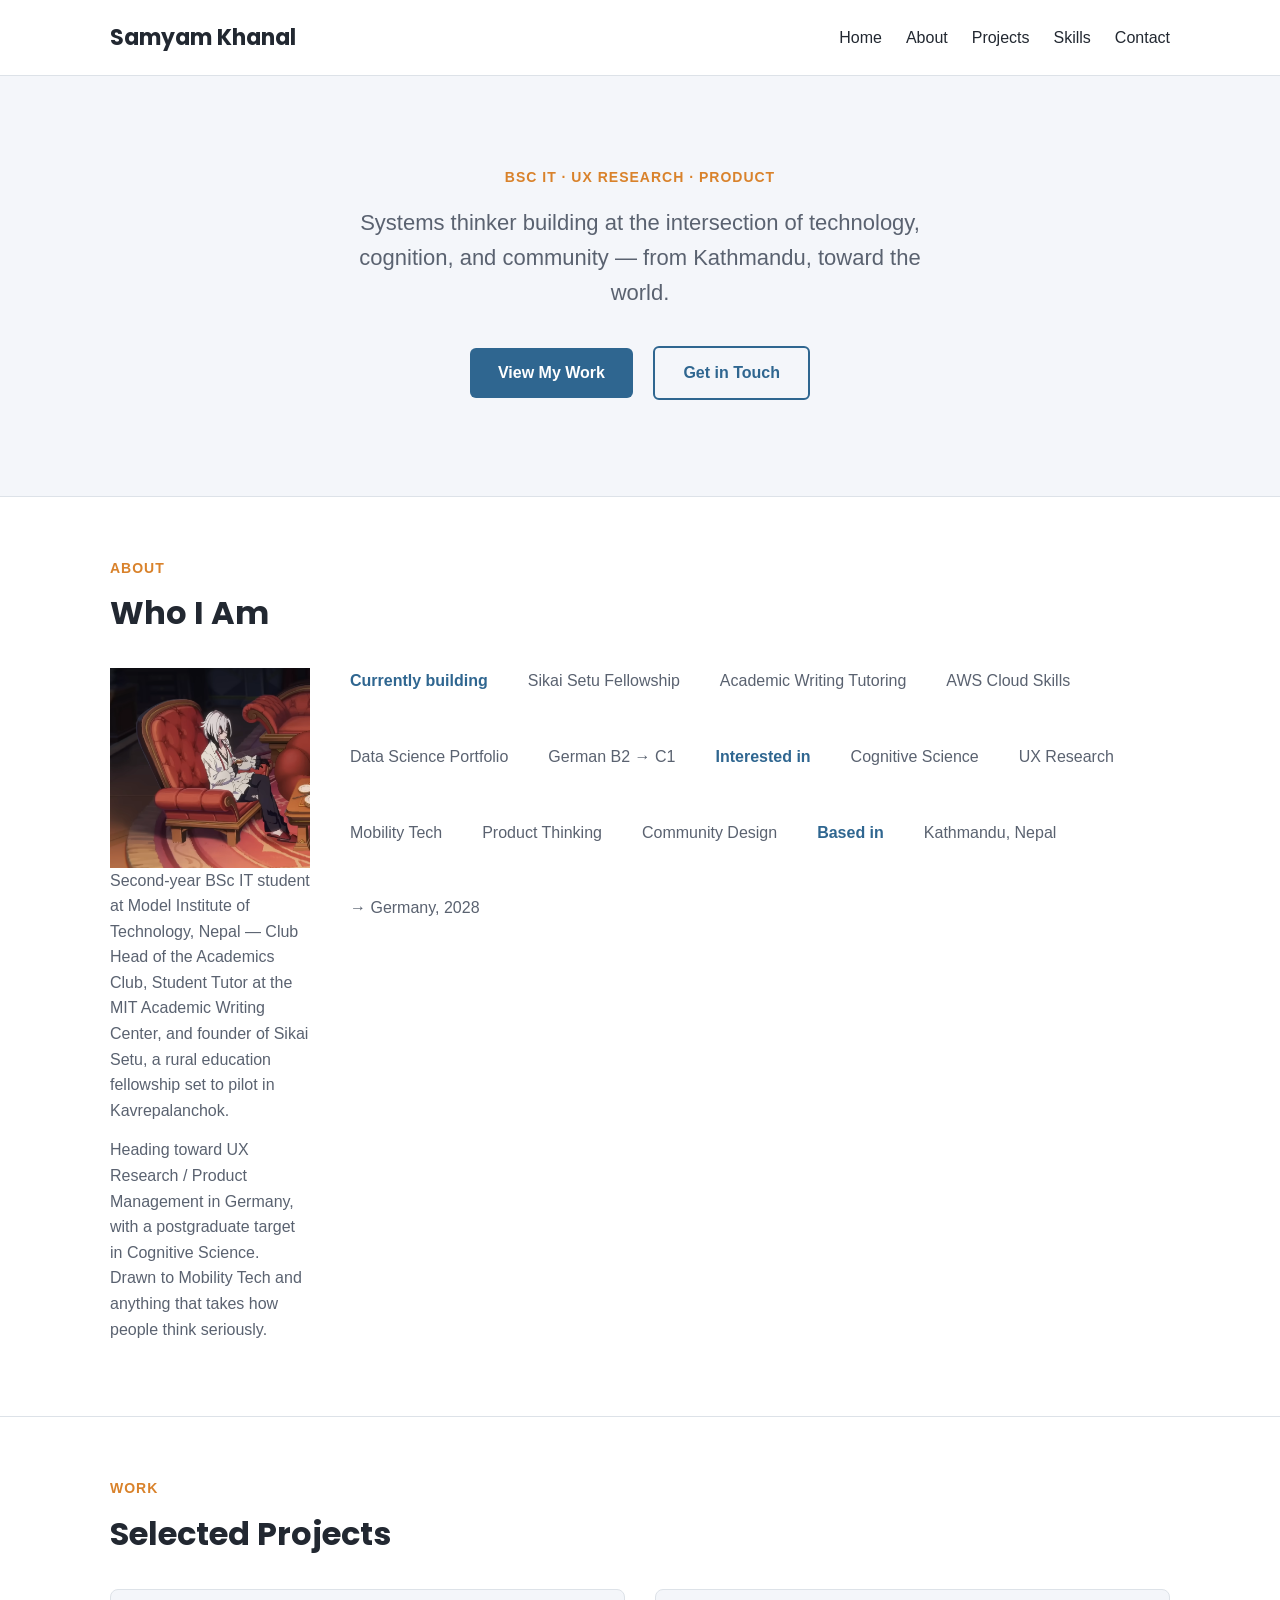
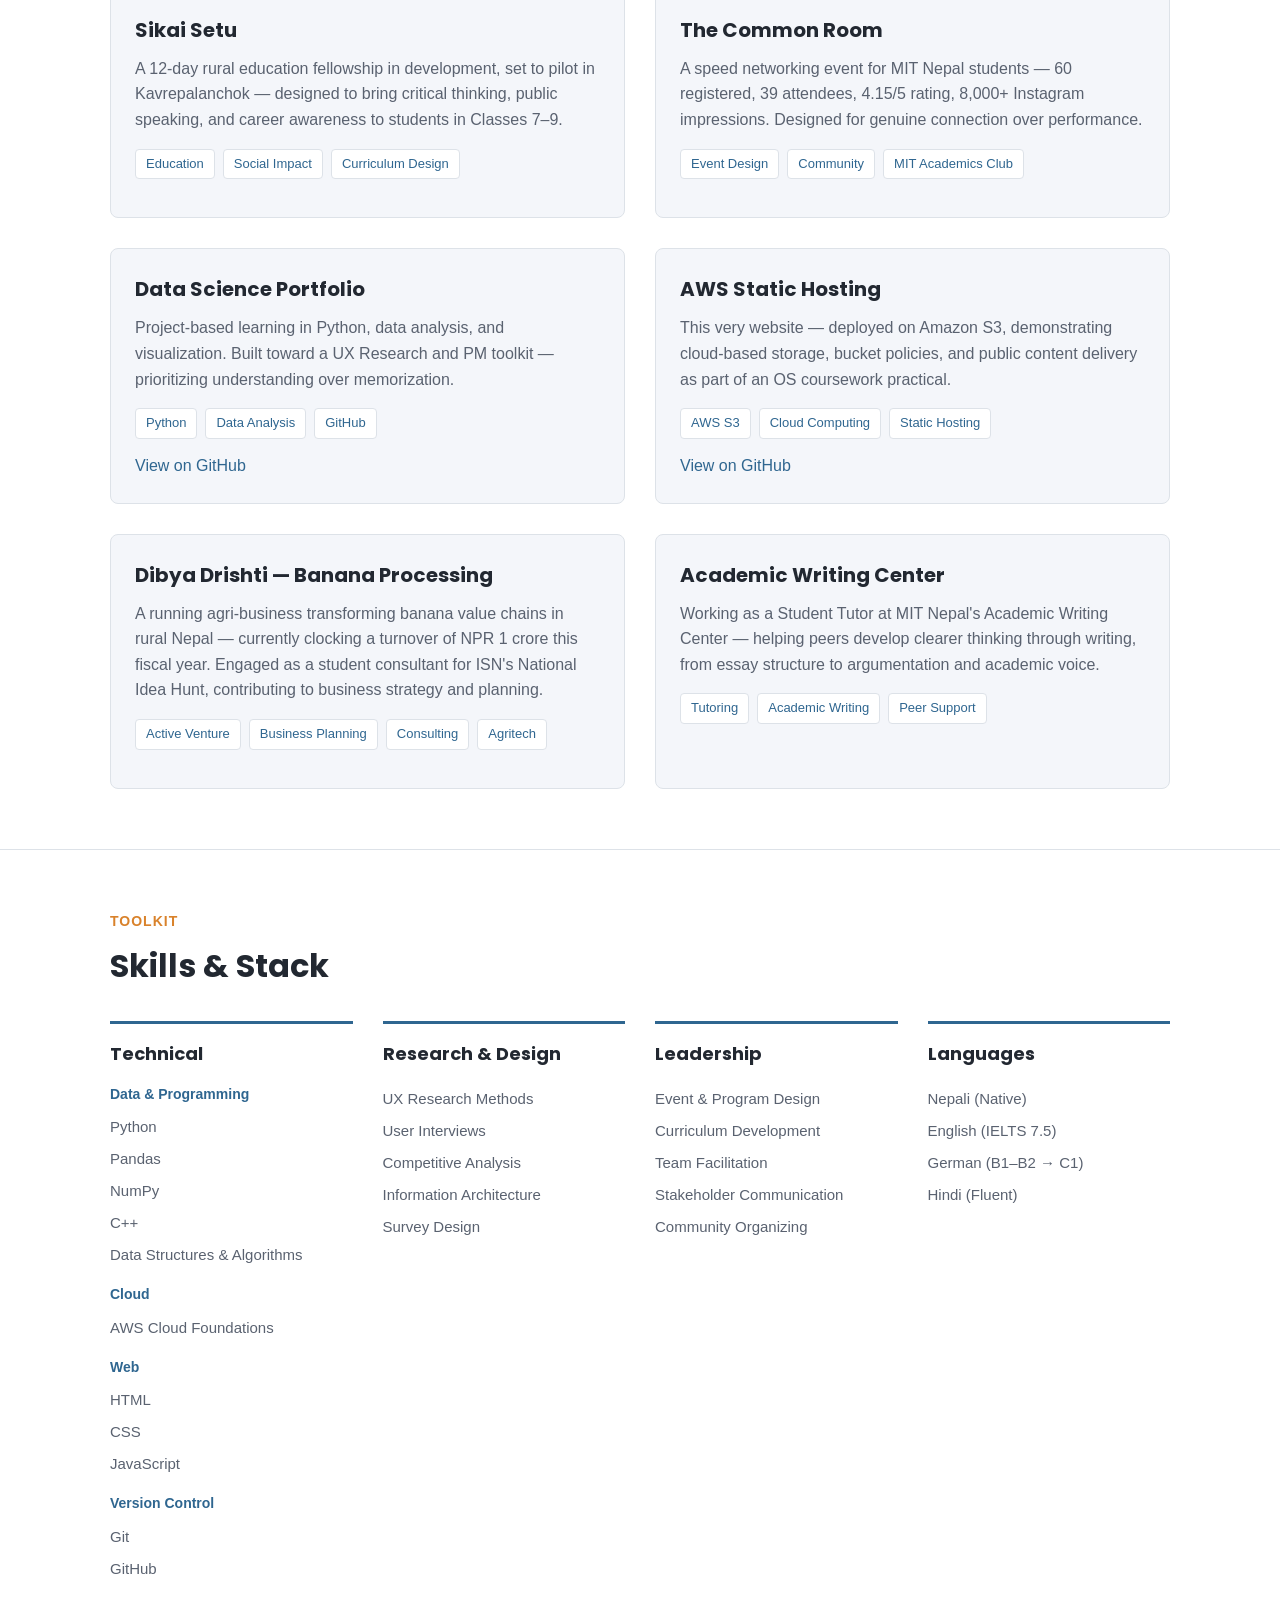
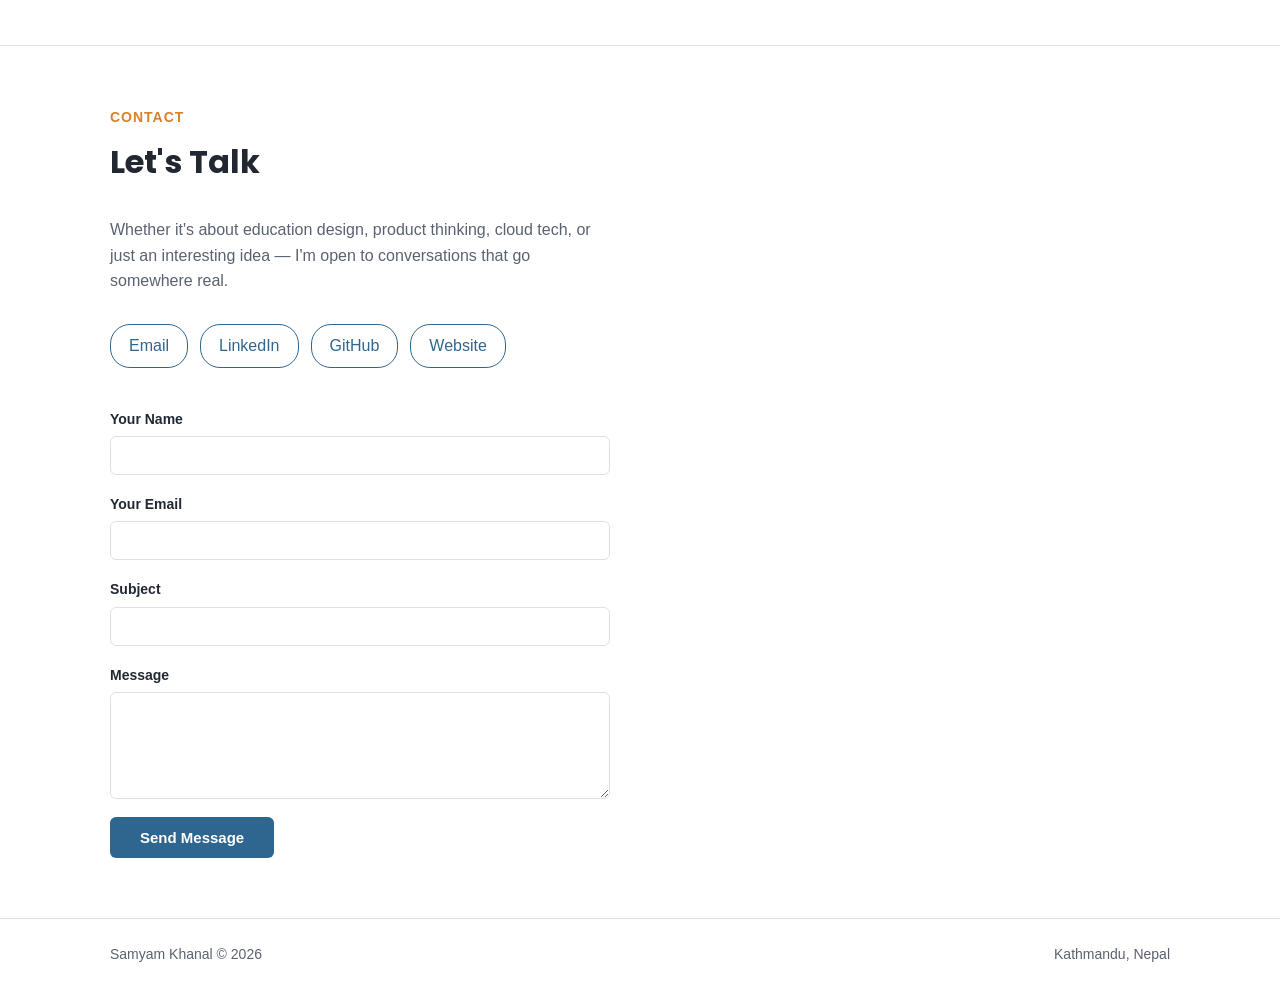
==== commit 2b324de7: "update 404" ====
--- a/index.html
+++ b/index.html
@@ -9,224 +9,252 @@
 <body>
 
 <header>
-  <h1>Samyam Khanal</h1>
-  <nav>
-    <ul>
-      <li><a href="#hero">Home</a></li>
-      <li><a href="#about">About</a></li>
-      <li><a href="#projects">Projects</a></li>
-      <li><a href="#skills">Skills</a></li>
-      <li><a href="#contact">Contact</a></li>
-    </ul>
-  </nav>
+  <div class="container header-inner">
+    <h1>Samyam Khanal</h1>
+    <nav>
+      <ul>
+        <li><a href="#hero">Home</a></li>
+        <li><a href="#about">About</a></li>
+        <li><a href="#projects">Projects</a></li>
+        <li><a href="#skills">Skills</a></li>
+        <li><a href="#contact">Contact</a></li>
+      </ul>
+    </nav>
+  </div>
 </header>
 
 <main>
 
   <section id="hero">
-    <p>BSc IT · UX Research · Product</p>
-    <p>Systems thinker building at the intersection of technology, cognition, and community — from Kathmandu, toward the world.</p>
-    <a href="#projects">View My Work</a>
-    <a href="#contact">Get in Touch</a>
+    <div class="container">
+      <p>BSc IT · UX Research · Product</p>
+      <p>Systems thinker building at the intersection of technology, cognition, and community — from Kathmandu, toward the world.</p>
+      <a href="#projects">View My Work</a>
+      <a href="#contact">Get in Touch</a>
+    </div>
   </section>
 
   <section id="about">
-    <p>About</p>
-    <h2>Who I Am</h2>
-
-    <article>
-      <img src="images/image.png" alt="Samyam Khanal" width="200" height="200"/>
-      <p>Second-year BSc IT student at Model Institute of Technology, Nepal — Club Head of the Academics Club, Student Tutor at the MIT Academic Writing Center, and founder of Sikai Setu, a rural education fellowship set to pilot in Kavrepalanchok.</p>
-      <p>Heading toward UX Research / Product Management in Germany, with a postgraduate target in Cognitive Science. Drawn to Mobility Tech and anything that takes how people think seriously.</p>
-    </article>
-
-    <aside>
-      <dl>
-        <dt>Currently building</dt>
-        <dd>Sikai Setu Fellowship</dd>
-        <dd>Academic Writing Tutoring</dd>
-        <dd>AWS Cloud Skills</dd>
-        <dd>Data Science Portfolio</dd>
-        <dd>German B2 → C1</dd>
-
-        <dt>Interested in</dt>
-        <dd>Cognitive Science</dd>
-        <dd>UX Research</dd>
-        <dd>Mobility Tech</dd>
-        <dd>Product Thinking</dd>
-        <dd>Community Design</dd>
-
-        <dt>Based in</dt>
-        <dd>Kathmandu, Nepal</dd>
-        <dd>→ Germany, 2028</dd>
-      </dl>
-    </aside>
+    <div class="container">
+      <p>About</p>
+      <h2>Who I Am</h2>
+
+      <div class="about-grid">
+        <article>
+          <img src="images/image.png" alt="Samyam Khanal" width="200" height="200"/>
+          <p>Second-year BSc IT student at Model Institute of Technology, Nepal — Club Head of the Academics Club, Student Tutor at the MIT Academic Writing Center, and founder of Sikai Setu, a rural education fellowship set to pilot in Kavrepalanchok.</p>
+          <p>Heading toward UX Research / Product Management in Germany, with a postgraduate target in Cognitive Science. Drawn to Mobility Tech and anything that takes how people think seriously.</p>
+        </article>
+
+        <aside>
+          <dl>
+            <dt>Currently building</dt>
+            <dd>Sikai Setu Fellowship</dd>
+            <dd>Academic Writing Tutoring</dd>
+            <dd>AWS Cloud Skills</dd>
+            <dd>Data Science Portfolio</dd>
+            <dd>German B2 → C1</dd>
+
+            <dt>Interested in</dt>
+            <dd>Cognitive Science</dd>
+            <dd>UX Research</dd>
+            <dd>Mobility Tech</dd>
+            <dd>Product Thinking</dd>
+            <dd>Community Design</dd>
+
+            <dt>Based in</dt>
+            <dd>Kathmandu, Nepal</dd>
+            <dd>→ Germany, 2028</dd>
+          </dl>
+        </aside>
+      </div>
+    </div>
   </section>
 
   <section id="projects">
-    <p>Work</p>
-    <h2>Selected Projects</h2>
-
-    <article>
-      <h3>Sikai Setu</h3>
-      <p>A 12-day rural education fellowship in development, set to pilot in Kavrepalanchok — designed to bring critical thinking, public speaking, and career awareness to students in Classes 7–9.</p>
-      <ul>
-        <li>Education</li>
-        <li>Social Impact</li>
-        <li>Curriculum Design</li>
+    <div class="container">
+      <p>Work</p>
+      <h2>Selected Projects</h2>
+
+      <div class="projects-grid">
+        <article>
+          <h3>Sikai Setu</h3>
+          <p>A 12-day rural education fellowship in development, set to pilot in Kavrepalanchok — designed to bring critical thinking, public speaking, and career awareness to students in Classes 7–9.</p>
+          <ul>
+            <li>Education</li>
+            <li>Social Impact</li>
+            <li>Curriculum Design</li>
+          </ul>
+        </article>
+
+        <article>
+          <h3>The Common Room</h3>
+          <p>A speed networking event for MIT Nepal students — 60 registered, 39 attendees, 4.15/5 rating, 8,000+ Instagram impressions. Designed for genuine connection over performance.</p>
+          <ul>
+            <li>Event Design</li>
+            <li>Community</li>
+            <li>MIT Academics Club</li>
+          </ul>
+        </article>
+
+        <article>
+          <h3>Data Science Portfolio</h3>
+          <p>Project-based learning in Python, data analysis, and visualization. Built toward a UX Research and PM toolkit — prioritizing understanding over memorization.</p>
+          <ul>
+            <li>Python</li>
+            <li>Data Analysis</li>
+            <li>GitHub</li>
+          </ul>
+          <a href="https://github.com/Samyam-Khanal/dsprojects" target="_blank">View on GitHub</a>
+        </article>
+
+        <article>
+          <h3>AWS Static Hosting</h3>
+          <p>This very website — deployed on Amazon S3, demonstrating cloud-based storage, bucket policies, and public content delivery as part of an OS coursework practical.</p>
+          <ul>
+            <li>AWS S3</li>
+            <li>Cloud Computing</li>
+            <li>Static Hosting</li>
+          </ul>
+          <a href="https://github.com/Samyam-Khanal/portfolio" target="_blank">View on GitHub</a>
+        </article>
+
+        <article>
+          <h3>Dibya Drishti — Banana Processing</h3>
+          <p>A running agri-business transforming banana value chains in rural Nepal — currently clocking a turnover of NPR 1 crore this fiscal year. Engaged as a student consultant for ISN's National Idea Hunt, contributing to business strategy and planning.</p>
+          <ul>
+            <li>Active Venture</li>
+            <li>Business Planning</li>
+            <li>Consulting</li>
+            <li>Agritech</li>
+          </ul>
+        </article>
+
+        <article>
+          <h3>Academic Writing Center</h3>
+          <p>Working as a Student Tutor at MIT Nepal's Academic Writing Center — helping peers develop clearer thinking through writing, from essay structure to argumentation and academic voice.</p>
+          <ul>
+            <li>Tutoring</li>
+            <li>Academic Writing</li>
+            <li>Peer Support</li>
+          </ul>
+        </article>
+      </div>
+    </div>
+  </section>
+
+  <section id="skills">
+    <div class="container">
+      <p>Toolkit</p>
+      <h2>Skills &amp; Stack</h2>
+
+      <div class="skills-grid">
+        <article>
+          <h3>Technical</h3>
+          <dl>
+            <dt>Data &amp; Programming</dt>
+            <dd>Python</dd>
+            <dd>Pandas</dd>
+            <dd>NumPy</dd>
+            <dd>C++</dd>
+            <dd>Data Structures &amp; Algorithms</dd>
+
+            <dt>Cloud</dt>
+            <dd>AWS Cloud Foundations</dd>
+
+            <dt>Web</dt>
+            <dd>HTML</dd>
+            <dd>CSS</dd>
+            <dd>JavaScript</dd>
+
+            <dt>Version Control</dt>
+            <dd>Git</dd>
+            <dd>GitHub</dd>
+          </dl>
+        </article>
+
+        <article>
+          <h3>Research &amp; Design</h3>
+          <ul>
+            <li>UX Research Methods</li>
+            <li>User Interviews</li>
+            <li>Competitive Analysis</li>
+            <li>Information Architecture</li>
+            <li>Survey Design</li>
+          </ul>
+        </article>
+
+        <article>
+          <h3>Leadership</h3>
+          <ul>
+            <li>Event &amp; Program Design</li>
+            <li>Curriculum Development</li>
+            <li>Team Facilitation</li>
+            <li>Stakeholder Communication</li>
+            <li>Community Organizing</li>
+          </ul>
+        </article>
+
+        <article>
+          <h3>Languages</h3>
+          <ul>
+            <li>Nepali (Native)</li>
+            <li>English (IELTS 7.5)</li>
+            <li>German (B1–B2 → C1)</li>
+            <li>Hindi (Fluent)</li>
+          </ul>
+        </article>
+      </div>
+    </div>
+  </section>
+
+  <section id="contact">
+    <div class="container">
+      <p>Contact</p>
+      <h2>Let's Talk</h2>
+      <p>Whether it's about education design, product thinking, cloud tech, or just an interesting idea — I'm open to conversations that go somewhere real.</p>
+
+      <ul class="contact-links">
+        <li><a href="mailto:samyamkhanal@example.com">Email</a></li>
+        <li><a href="https://linkedin.com/in/samyamkhanal" target="_blank">LinkedIn</a></li>
+        <li><a href="https://github.com/Samyam-Khanal/dsprojects" target="_blank">GitHub</a></li>
+        <li><a href="https://samyamkhanal.com.np" target="_blank">Website</a></li>
       </ul>
-    </article>
-
-    <article>
-      <h3>The Common Room</h3>
-      <p>A speed networking event for MIT Nepal students — 60 registered, 39 attendees, 4.15/5 rating, 8,000+ Instagram impressions. Designed for genuine connection over performance.</p>
-      <ul>
-        <li>Event Design</li>
-        <li>Community</li>
-        <li>MIT Academics Club</li>
-      </ul>
-    </article>
-
-    <article>
-      <h3>Data Science Portfolio</h3>
-      <p>Project-based learning in Python, data analysis, and visualization. Built toward a UX Research and PM toolkit — prioritizing understanding over memorization.</p>
-      <ul>
-        <li>Python</li>
-        <li>Data Analysis</li>
-        <li>GitHub</li>
-      </ul>
-      <a href="https://github.com/Samyam-Khanal/dsprojects" target="_blank">View on GitHub</a>
-    </article>
-
-    <article>
-      <h3>AWS Static Hosting</h3>
-      <p>This very website — deployed on Amazon S3, demonstrating cloud-based storage, bucket policies, and public content delivery as part of an OS coursework practical.</p>
-      <ul>
-        <li>AWS S3</li>
-        <li>Cloud Computing</li>
-        <li>Static Hosting</li>
-      </ul>
-      <a href="https://github.com/Samyam-Khanal/portfolio" target="_blank">View on GitHub</a>
-    </article>
-
-    <article>
-      <h3>Dibya Drishti — Banana Processing</h3>
-      <p>A running agri-business transforming banana value chains in rural Nepal — currently clocking a turnover of NPR 1 crore this fiscal year. Engaged as a student consultant for ISN's National Idea Hunt, contributing to business strategy and planning.</p>
-      <ul>
-        <li>Active Venture</li>
-        <li>Business Planning</li>
-        <li>Consulting</li>
-        <li>Agritech</li>
-      </ul>
-    </article>
-
-    <article>
-      <h3>Academic Writing Center</h3>
-      <p>Working as a Student Tutor at MIT Nepal's Academic Writing Center — helping peers develop clearer thinking through writing, from essay structure to argumentation and academic voice.</p>
-      <ul>
-        <li>Tutoring</li>
-        <li>Academic Writing</li>
-        <li>Peer Support</li>
-      </ul>
-    </article>
-  </section>
-
-  <section id="skills">
-    <p>Toolkit</p>
-    <h2>Skills &amp; Stack</h2>
-
-    <article>
-      <h3>Technical</h3>
-      <dl>
-        <dt>Data &amp; Programming</dt>
-        <dd>Python</dd>
-        <dd>Pandas</dd>
-        <dd>NumPy</dd>
-        <dd>C++</dd>
-        <dd>Data Structures &amp; Algorithms</dd>
-
-        <dt>Cloud</dt>
-        <dd>AWS Cloud Foundations</dd>
-
-        <dt>Web</dt>
-        <dd>HTML</dd>
-        <dd>CSS</dd>
-        <dd>JavaScript</dd>
-
-        <dt>Version Control</dt>
-        <dd>Git</dd>
-        <dd>GitHub</dd>
-      </dl>
-    </article>
-
-    <article>
-      <h3>Research &amp; Design</h3>
-      <ul>
-        <li>UX Research Methods</li>
-        <li>User Interviews</li>
-        <li>Competitive Analysis</li>
-        <li>Information Architecture</li>
-        <li>Survey Design</li>
-      </ul>
-    </article>
-
-    <article>
-      <h3>Leadership</h3>
-      <ul>
-        <li>Event &amp; Program Design</li>
-        <li>Curriculum Development</li>
-        <li>Team Facilitation</li>
-        <li>Stakeholder Communication</li>
-        <li>Community Organizing</li>
-      </ul>
-    </article>
-
-    <article>
-      <h3>Languages</h3>
-      <ul>
-        <li>Nepali (Native)</li>
-        <li>English (IELTS 7.5)</li>
-        <li>German (B1–B2 → C1)</li>
-        <li>Hindi (Fluent)</li>
-      </ul>
-    </article>
-  </section>
-
-  <section id="contact">
-    <p>Contact</p>
-    <h2>Let's Talk</h2>
-    <p>Whether it's about education design, product thinking, cloud tech, or just an interesting idea — I'm open to conversations that go somewhere real.</p>
-
-    <ul>
-      <li><a href="mailto:samyamkhanal@example.com">Email</a></li>
-      <li><a href="https://linkedin.com/in/samyamkhanal" target="_blank">LinkedIn</a></li>
-      <li><a href="https://github.com/Samyam-Khanal/dsprojects" target="_blank">GitHub</a></li>
-      <li><a href="https://samyamkhanal.com.np" target="_blank">Website</a></li>
-    </ul>
-
-    <form action="mailto:samyamkhanal@example.com" method="post" enctype="text/plain">
-      <label for="name">Your Name</label>
-      <input type="text" id="name" name="name" required />
-
-      <label for="email">Your Email</label>
-      <input type="email" id="email" name="email" required />
-
-      <label for="subject">Subject</label>
-      <input type="text" id="subject" name="subject" required />
-
-      <label for="message">Message</label>
-      <textarea id="message" name="message" rows="5" required></textarea>
-
-      <button type="submit">Send Message</button>
-    </form>
+
+      <form action="mailto:samyamkhanal@example.com" method="post" enctype="text/plain">
+        <div class="form-row">
+          <label for="name">Your Name</label>
+          <input type="text" id="name" name="name" required />
+        </div>
+
+        <div class="form-row">
+          <label for="email">Your Email</label>
+          <input type="email" id="email" name="email" required />
+        </div>
+
+        <div class="form-row">
+          <label for="subject">Subject</label>
+          <input type="text" id="subject" name="subject" required />
+        </div>
+
+        <div class="form-row">
+          <label for="message">Message</label>
+          <textarea id="message" name="message" rows="5" required></textarea>
+        </div>
+
+        <button type="submit">Send Message</button>
+      </form>
+    </div>
   </section>
 
 </main>
 
 <footer>
-  <p>Samyam Khanal © 2026</p>
-  <p>Kathmandu, Nepal</p>
+  <div class="container footer-inner">
+    <p>Samyam Khanal © 2026</p>
+    <p>Kathmandu, Nepal</p>
+  </div>
 </footer>
 
 </body>
-</html>
+</html>
--- a/css/style.css
+++ b/css/style.css
@@ -1,581 +1,459 @@
-/* =========================================================================
-   Samyam Khanal — Portfolio Stylesheet
-   A single external stylesheet, no inline styles, no frameworks.
-
-   Design concept: a "field notebook" — warm paper, hairline rules, mono
-   eyebrow labels, and an editorial serif for headings. The one signature
-   flourish is a small route diagram built from Samyam's own "Based in"
-   line (Kathmandu, Nepal → Germany, 2028), echoing his stated interest
-   in Mobility Tech and his literal relocation — not a generic decoration.
-   ========================================================================= */
-
-@import url('https://fonts.googleapis.com/css2?family=Newsreader:ital,wght@0,400;0,500;0,600;1,400;1,500&family=Inter:wght@400;500;600;700&family=IBM+Plex+Mono:wght@400;500&display=swap');
-
-/* ---------- Design tokens ---------- */
+/* =========================================================
+   Samyam Khanal - Portfolio Stylesheet
+   External CSS file (Flexbox + Grid, responsive with media queries)
+   ========================================================= */
+
+/* Google Font import */
+@import url('https://fonts.googleapis.com/css2?family=Poppins:wght@400;500;600;700&display=swap');
+
+/* Basic reset */
+* {
+  margin: 0;
+  padding: 0;
+  box-sizing: border-box;
+}
+
+/* Color palette + reusable values */
 :root {
-  --paper:        #F6F1E4;
-  --paper-deep:   #EEE6D2;
-  --ink:          #201F1D;
-  --ink-soft:     #5B5750;
-  --pine:         #204E4B;
-  --pine-tint:    #DCE7E1;
-  --brick:        #A6472B;
-  --brick-tint:   #F1DDD4;
-  --rule:         rgba(32, 31, 29, 0.14);
-  --rule-strong:  rgba(32, 31, 29, 0.28);
-
-  --font-display: "Newsreader", Georgia, "Times New Roman", serif;
-  --font-body:    "Inter", -apple-system, BlinkMacSystemFont, "Segoe UI", sans-serif;
-  --font-mono:    "IBM Plex Mono", "Courier New", monospace;
-
-  --measure: 1100px;
-  --radius: 3px;
-}
-
-/* ---------- Reset ---------- */
-* { box-sizing: border-box; }
-html { -webkit-text-size-adjust: 100%; scroll-behavior: smooth; }
-@media (prefers-reduced-motion: reduce) {
-  html { scroll-behavior: auto; }
-  * { animation-duration: 0.01ms !important; animation-iteration-count: 1 !important; transition-duration: 0.01ms !important; }
+  --color-bg: #ffffff;
+  --color-bg-light: #f4f6fa;
+  --color-text: #222831;
+  --color-text-light: #5a6270;
+  --color-primary: #2f6690;
+  --color-accent: #d9822b;
+  --color-border: #dde2e8;
+
+  --font-heading: 'Poppins', sans-serif;
+  --font-body: Arial, Helvetica, sans-serif;
+}
+
+html {
+  overflow-x: hidden;
 }
 
 body {
-  margin: 0;
-  background: var(--paper);
-  color: var(--ink);
   font-family: var(--font-body);
-  font-size: 17px;
+  color: var(--color-text);
+  background-color: var(--color-bg);
   line-height: 1.6;
-  -webkit-font-smoothing: antialiased;
 }
 
 h1, h2, h3 {
-  font-family: var(--font-display);
+  font-family: var(--font-heading);
+  color: var(--color-text);
+}
+
+a {
+  color: var(--color-primary);
+  text-decoration: none;
+}
+
+a:hover {
+  text-decoration: underline;
+}
+
+ul {
+  list-style: none;
+}
+
+img {
+  max-width: 100%;
+  height: auto;
+  display: block;
+}
+
+/* ---------- Layout container ----------
+   header, main sections, and footer stay full-width (so their
+   background color can stretch edge to edge), while everything
+   INSIDE them is wrapped in a .container div that centers the
+   content and caps its width. */
+.container {
+  max-width: 1100px;
+  margin: 0 auto;
+  padding-left: 20px;
+  padding-right: 20px;
+}
+
+main section {
+  padding-top: 60px;
+  padding-bottom: 60px;
+  border-bottom: 1px solid var(--color-border);
+}
+
+main section .container > p:first-child {
+  color: var(--color-accent);
+  font-weight: 600;
+  text-transform: uppercase;
+  letter-spacing: 1px;
+  font-size: 14px;
+  margin-bottom: 8px;
+}
+
+main section h2 {
+  font-size: 32px;
+  margin-bottom: 30px;
+}
+
+/* ---------- Header / Nav (Flexbox) ---------- */
+header {
+  border-bottom: 1px solid var(--color-border);
+}
+
+.header-inner {
+  display: flex;
+  justify-content: space-between;
+  align-items: center;
+  flex-wrap: wrap;
+  gap: 12px;
+  padding-top: 20px;
+  padding-bottom: 20px;
+}
+
+header h1 {
+  font-size: 22px;
+}
+
+header nav ul {
+  display: flex;
+  gap: 24px;
+  flex-wrap: wrap;
+}
+
+header nav a {
+  color: var(--color-text);
   font-weight: 500;
-  line-height: 1.12;
-  margin: 0;
-  color: var(--ink);
-}
-
-p { margin: 0; }
-
-a {
-  color: var(--pine);
-  text-decoration-thickness: 1px;
-  text-underline-offset: 3px;
-}
-a:hover { color: var(--brick); }
-
-ul { margin: 0; padding: 0; list-style: none; }
-
-img { max-width: 100%; display: block; }
-
-::selection { background: var(--brick-tint); color: var(--ink); }
-
-:focus-visible {
-  outline: 2px solid var(--brick);
-  outline-offset: 3px;
-}
-
-/* ---------- Shared section rhythm ---------- */
-header, main > section, footer {
-  max-width: var(--measure);
-  margin-left: auto;
-  margin-right: auto;
-  padding-left: clamp(20px, 5vw, 64px);
-  padding-right: clamp(20px, 5vw, 64px);
-}
-
-main > section {
-  padding-top: clamp(56px, 9vw, 96px);
-  padding-bottom: clamp(56px, 9vw, 96px);
-  border-bottom: 1px solid var(--rule);
-}
-
-/* Eyebrow labels: the lone <p> that precedes every <h2> ("About", "Work",
-   "Toolkit", "Contact") reads as a mono, letter-spaced section marker. */
-main > section > p:first-child {
-  font-family: var(--font-mono);
-  font-size: 12px;
-  letter-spacing: 0.14em;
-  text-transform: uppercase;
-  color: var(--pine);
-  margin-bottom: 10px;
-}
-
-main > section > h2 {
-  font-size: clamp(28px, 3.4vw, 38px);
-  margin-bottom: clamp(28px, 4vw, 44px);
-}
-
-/* ---------- Header / nav ---------- */
-header {
-  position: sticky;
-  top: 0;
-  z-index: 20;
-  display: flex;
-  align-items: center;
-  justify-content: space-between;
-  flex-wrap: wrap;
-  gap: 12px;
-  padding-top: 18px;
-  padding-bottom: 18px;
-  background: rgba(246, 241, 228, 0.86);
-  backdrop-filter: blur(8px);
-  -webkit-backdrop-filter: blur(8px);
-  border-bottom: 1px solid var(--rule);
-}
-
-header h1 {
-  font-size: 20px;
-  font-weight: 600;
-  letter-spacing: 0.01em;
-}
-
-header nav ul {
-  display: flex;
-  gap: clamp(14px, 2.4vw, 28px);
-  flex-wrap: wrap;
-}
-
-header nav a {
-  font-family: var(--font-mono);
-  font-size: 13px;
-  letter-spacing: 0.03em;
-  color: var(--ink-soft);
-  text-decoration: none;
-  padding: 4px 2px;
-  border-bottom: 1px solid transparent;
-}
-
-header nav a:hover,
-header nav a:focus-visible {
-  color: var(--pine);
-  border-bottom-color: var(--pine);
+}
+
+header nav a:hover {
+  color: var(--color-primary);
 }
 
 /* ---------- Hero ---------- */
 #hero {
-  padding-top: clamp(72px, 12vw, 128px);
-  padding-bottom: clamp(72px, 12vw, 128px);
-  background-image: radial-gradient(var(--rule) 1px, transparent 1px);
-  background-size: 22px 22px;
-  background-position: -10px -10px;
-}
-
-#hero > p:first-child {
-  font-family: var(--font-mono);
-  font-size: 13px;
-  letter-spacing: 0.12em;
-  text-transform: uppercase;
-  color: var(--brick);
-  margin-bottom: 18px;
-}
-
-#hero > p:nth-of-type(2) {
-  font-family: var(--font-display);
-  font-style: italic;
-  font-weight: 400;
-  font-size: clamp(24px, 3.6vw, 36px);
-  line-height: 1.35;
-  max-width: 18ch;
-  color: var(--ink);
-  margin-bottom: clamp(32px, 5vw, 48px);
+  text-align: center;
+  padding-top: 90px;
+  padding-bottom: 90px;
+  background-color: var(--color-bg-light);
+}
+
+#hero p:first-child {
+  color: var(--color-accent);
+  font-weight: 600;
+  letter-spacing: 1px;
+  margin-bottom: 16px;
+}
+
+#hero p:nth-of-type(2) {
+  font-size: 22px;
+  max-width: 600px;
+  margin: 0 auto 30px auto;
+  color: var(--color-text-light);
 }
 
 #hero a {
   display: inline-block;
-  font-family: var(--font-mono);
-  font-size: 13px;
-  letter-spacing: 0.03em;
+  padding: 12px 28px;
+  margin: 6px 8px;
+  border-radius: 6px;
+  font-weight: 600;
+}
+
+#hero a:first-of-type {
+  background-color: var(--color-primary);
+  color: #fff;
+}
+
+#hero a:first-of-type:hover {
+  background-color: #24506f;
   text-decoration: none;
-  padding: 12px 22px;
-  border: 1px solid var(--ink);
-  border-radius: var(--radius);
-  margin-right: 12px;
-  margin-top: 8px;
-  transition: background-color 0.15s ease, color 0.15s ease, border-color 0.15s ease;
-}
-
-#hero a:first-of-type {
-  background: var(--ink);
-  color: var(--paper);
-}
-#hero a:first-of-type:hover { background: var(--pine); border-color: var(--pine); color: var(--paper); }
+}
 
 #hero a:last-of-type {
-  background: transparent;
-  color: var(--ink);
-  border-color: var(--rule-strong);
-}
-#hero a:last-of-type:hover { border-color: var(--brick); color: var(--brick); }
-
-/* ---------- About ---------- */
-#about article {
+  border: 2px solid var(--color-primary);
+  color: var(--color-primary);
+}
+
+#hero a:last-of-type:hover {
+  background-color: var(--color-primary);
+  color: #fff;
+  text-decoration: none;
+}
+
+/* ---------- About (Grid) ---------- */
+.about-grid {
   display: grid;
   grid-template-columns: 200px 1fr;
-  gap: clamp(24px, 4vw, 48px);
+  gap: 40px;
   align-items: start;
-  margin-bottom: clamp(36px, 5vw, 56px);
-}
-
-#about article img {
-  width: 100%;
-  height: auto;
-  border-radius: var(--radius);
-  border: 1px solid var(--rule-strong);
-  filter: grayscale(15%);
-}
-
-#about article p { margin-bottom: 14px; color: var(--ink-soft); }
-#about article p:last-child { margin-bottom: 0; }
-
-#about aside {
-  border-top: 1px solid var(--rule);
-  padding-top: clamp(28px, 4vw, 40px);
+}
+
+#about article p {
+  margin-bottom: 14px;
+  color: var(--color-text-light);
 }
 
 #about aside dl {
-  display: grid;
-  grid-template-columns: repeat(3, 1fr);
-  gap: clamp(24px, 4vw, 40px);
-  margin: 0;
+  display: flex;
+  flex-wrap: wrap;
+  gap: 40px;
 }
 
 #about aside dt {
-  font-family: var(--font-mono);
-  font-size: 11px;
-  letter-spacing: 0.1em;
-  text-transform: uppercase;
-  color: var(--pine);
-  margin-bottom: 12px;
+  font-weight: 600;
+  color: var(--color-primary);
+  margin-bottom: 10px;
 }
 
 #about aside dd {
-  margin: 0 0 6px 0;
-  font-size: 14.5px;
-  color: var(--ink-soft);
-  padding-left: 14px;
-  position: relative;
-}
-
-#about aside dd::before {
-  content: "";
-  position: absolute;
-  left: 0;
-  top: 9px;
-  width: 5px;
-  height: 5px;
-  background: var(--rule-strong);
-  border-radius: 50%;
-}
-
-/* Signature: the final "Based in" pair (Kathmandu, Nepal / → Germany, 2028)
-   becomes a small route diagram instead of a plain list. */
-#about aside dd:nth-last-of-type(-n + 2) {
-  padding-left: 0;
-  font-family: var(--font-mono);
-  font-size: 13px;
-  color: var(--ink);
-}
-#about aside dd:nth-last-of-type(-n + 2)::before { display: none; }
-
-#about aside dd:nth-last-of-type(2) {
-  padding-bottom: 14px;
+  color: var(--color-text-light);
   margin-bottom: 6px;
-  border-left: 1px dashed var(--brick);
-  padding-left: 12px;
-  position: relative;
-}
-#about aside dd:nth-last-of-type(2)::after {
-  content: "";
-  position: absolute;
-  left: -3.5px;
-  top: 2px;
-  width: 7px;
-  height: 7px;
-  border-radius: 50%;
-  background: var(--brick);
-}
-
-#about aside dd:nth-last-of-type(1) {
-  border-left: 1px dashed var(--brick);
-  padding-left: 12px;
-  color: var(--brick);
-  font-weight: 500;
-  position: relative;
-}
-#about aside dd:nth-last-of-type(1)::after {
-  content: "";
-  position: absolute;
-  left: -3.5px;
-  top: 2px;
-  width: 7px;
-  height: 7px;
-  border-radius: 50%;
-  border: 1px solid var(--brick);
-  background: var(--paper);
-}
-
-/* ---------- Projects ---------- */
-#projects {
-  background: var(--paper-deep);
-}
-
-/* The markup has no wrapping <div> around the six project <article>
-   cards, so the <section> itself becomes the grid container. */
-#projects {
+}
+
+/* ---------- Projects (Grid) ---------- */
+.projects-grid {
   display: grid;
   grid-template-columns: 1fr;
-  column-gap: clamp(20px, 3vw, 32px);
-  row-gap: clamp(20px, 3vw, 32px);
-  align-items: start;
-}
-
-#projects > p:first-child,
-#projects > h2 {
-  grid-column: 1 / -1;
-}
-
-@media (min-width: 720px) {
-  #projects { grid-template-columns: repeat(2, 1fr); }
-}
-
-#projects > article {
-  display: block;
-  background: var(--paper);
-  border: 1px solid var(--rule);
-  border-radius: var(--radius);
-  padding: clamp(20px, 3vw, 28px);
-  transition: border-color 0.15s ease, transform 0.15s ease;
-}
-
-#projects > article:hover {
-  border-color: var(--pine);
-  transform: translateY(-2px);
-}
-
-#projects h3 {
-  font-size: 19px;
+  gap: 30px;
+}
+
+.projects-grid article {
+  background-color: var(--color-bg-light);
+  border: 1px solid var(--color-border);
+  border-radius: 8px;
+  padding: 24px;
+}
+
+.projects-grid article h3 {
+  font-size: 20px;
   margin-bottom: 10px;
 }
 
-#projects article p {
-  color: var(--ink-soft);
-  font-size: 15px;
+.projects-grid article p {
+  color: var(--color-text-light);
   margin-bottom: 16px;
 }
 
-#projects article ul {
+.projects-grid article ul {
   display: flex;
   flex-wrap: wrap;
   gap: 8px;
   margin-bottom: 14px;
 }
 
-#projects article li {
-  font-family: var(--font-mono);
-  font-size: 11.5px;
-  letter-spacing: 0.02em;
-  color: var(--pine);
-  background: var(--pine-tint);
-  border-radius: 999px;
-  padding: 4px 11px;
-}
-
-#projects article a {
-  font-family: var(--font-mono);
+.projects-grid article li {
+  background-color: #fff;
+  border: 1px solid var(--color-border);
+  border-radius: 4px;
+  padding: 4px 10px;
   font-size: 13px;
-  text-decoration: none;
-  border-bottom: 1px solid var(--rule-strong);
-}
-#projects article a:hover { border-color: var(--brick); }
-
-/* ---------- Skills ---------- */
-#skills {
+  color: var(--color-primary);
+}
+
+/* 2 columns from tablet size up */
+@media screen and (min-width: 700px) {
+  .projects-grid {
+    grid-template-columns: repeat(2, 1fr);
+  }
+}
+
+/* ---------- Skills (Grid) ---------- */
+.skills-grid {
   display: grid;
   grid-template-columns: 1fr;
-  column-gap: clamp(20px, 3vw, 32px);
-  row-gap: clamp(24px, 3vw, 32px);
-}
-
-#skills > p:first-child,
-#skills > h2 {
-  grid-column: 1 / -1;
-}
-
-@media (min-width: 640px) {
-  #skills { grid-template-columns: repeat(2, 1fr); }
-}
-@media (min-width: 1000px) {
-  #skills { grid-template-columns: repeat(4, 1fr); }
-}
-
-#skills > article {
-  border-top: 2px solid var(--ink);
+  gap: 30px;
+}
+
+.skills-grid article {
+  border-top: 3px solid var(--color-primary);
   padding-top: 16px;
 }
 
-#skills h3 {
-  font-family: var(--font-mono);
-  font-size: 13px;
-  letter-spacing: 0.06em;
-  text-transform: uppercase;
-  font-weight: 500;
-  color: var(--ink);
+.skills-grid article h3 {
+  font-size: 18px;
   margin-bottom: 14px;
 }
 
-/* Technical uses <dl>; the other three cards use <ul>. Style dt/li and
-   dd/li so both list types read as one consistent system. */
-#skills dt {
-  font-family: var(--font-mono);
-  font-size: 11px;
-  letter-spacing: 0.05em;
-  text-transform: uppercase;
-  color: var(--pine);
-  margin: 14px 0 6px;
-}
-#skills dt:first-of-type { margin-top: 0; }
-
-#skills dd,
-#skills li {
-  font-size: 14.5px;
-  color: var(--ink-soft);
-  padding: 5px 0;
-  border-bottom: 1px solid var(--rule);
-  margin: 0;
-}
-
-#skills dd:last-of-type,
-#skills li:last-child {
-  border-bottom: none;
+.skills-grid dt {
+  font-weight: 600;
+  margin-top: 12px;
+  margin-bottom: 6px;
+  color: var(--color-primary);
+  font-size: 14px;
+}
+
+.skills-grid dt:first-of-type {
+  margin-top: 0;
+}
+
+.skills-grid dd,
+.skills-grid li {
+  color: var(--color-text-light);
+  padding: 4px 0;
+  font-size: 15px;
+}
+
+/* 2 columns on small tablets, 4 columns on desktop */
+@media screen and (min-width: 600px) {
+  .skills-grid {
+    grid-template-columns: repeat(2, 1fr);
+  }
+}
+
+@media screen and (min-width: 950px) {
+  .skills-grid {
+    grid-template-columns: repeat(4, 1fr);
+  }
 }
 
 /* ---------- Contact ---------- */
-#contact > p:nth-of-type(2) {
-  color: var(--ink-soft);
-  max-width: 52ch;
-  margin-bottom: clamp(28px, 4vw, 40px);
-}
-
-#contact > ul {
-  display: flex;
-  flex-wrap: wrap;
-  gap: 10px;
-  margin-bottom: clamp(36px, 5vw, 52px);
-}
-
-#contact > ul a {
+#contact > .container > p:nth-of-type(2) {
+  color: var(--color-text-light);
+  max-width: 500px;
+  margin-bottom: 30px;
+}
+
+.contact-links {
+  display: flex;
+  flex-wrap: wrap;
+  gap: 12px;
+  margin-bottom: 40px;
+}
+
+.contact-links a {
   display: inline-block;
-  font-family: var(--font-mono);
-  font-size: 13px;
+  padding: 8px 18px;
+  border: 1px solid var(--color-primary);
+  border-radius: 20px;
+  color: var(--color-primary);
+}
+
+.contact-links a:hover {
+  background-color: var(--color-primary);
+  color: #fff;
   text-decoration: none;
-  color: var(--ink);
-  border: 1px solid var(--rule-strong);
-  border-radius: 999px;
-  padding: 8px 18px;
-}
-
-#contact > ul a:hover {
-  border-color: var(--pine);
-  color: var(--pine);
 }
 
 #contact form {
-  display: grid;
-  grid-template-columns: 1fr 1fr;
-  gap: 22px 24px;
-  max-width: 640px;
-  border-top: 1px solid var(--rule);
-  padding-top: clamp(28px, 4vw, 40px);
-}
-
-#contact form label {
-  display: block;
-  font-family: var(--font-mono);
-  font-size: 11px;
-  letter-spacing: 0.08em;
-  text-transform: uppercase;
-  color: var(--ink-soft);
-  margin-bottom: 8px;
-}
-
-#contact form input,
-#contact form textarea {
+  display: flex;
+  flex-direction: column;
+  gap: 18px;
+  max-width: 500px;
+}
+
+.form-row {
+  display: flex;
+  flex-direction: column;
+}
+
+.form-row label {
+  font-weight: 600;
+  margin-bottom: 6px;
+  font-size: 14px;
+}
+
+.form-row input,
+.form-row textarea {
   width: 100%;
+  padding: 10px 12px;
+  border: 1px solid var(--color-border);
+  border-radius: 6px;
   font-family: var(--font-body);
   font-size: 15px;
-  color: var(--ink);
-  background: transparent;
+}
+
+.form-row input:focus,
+.form-row textarea:focus {
+  outline: none;
+  border-color: var(--color-primary);
+}
+
+#contact form button {
+  align-self: flex-start;
+  padding: 12px 30px;
+  background-color: var(--color-primary);
+  color: #fff;
   border: none;
-  border-bottom: 1px solid var(--rule-strong);
-  padding: 8px 2px;
-  resize: vertical;
-}
-
-#contact form input:focus,
-#contact form textarea:focus {
-  outline: none;
-  border-bottom-color: var(--pine);
-}
-
-#contact form label:nth-of-type(1),
-#contact form label:nth-of-type(2) {
-  grid-column: span 1;
-}
-
-#contact form label[for="subject"],
-#contact form label[for="message"] {
-  grid-column: 1 / -1;
-}
-
-#contact form button {
-  grid-column: 1 / -1;
-  justify-self: start;
-  font-family: var(--font-mono);
-  font-size: 13px;
-  letter-spacing: 0.03em;
-  background: var(--ink);
-  color: var(--paper);
-  border: 1px solid var(--ink);
-  border-radius: var(--radius);
-  padding: 12px 26px;
+  border-radius: 6px;
+  font-size: 15px;
+  font-weight: 600;
   cursor: pointer;
-  transition: background-color 0.15s ease;
 }
 
 #contact form button:hover {
-  background: var(--pine);
-  border-color: var(--pine);
-}
-
-@media (max-width: 560px) {
-  #contact form { grid-template-columns: 1fr; }
-  #contact form label { grid-column: 1 / -1 !important; }
+  background-color: #24506f;
 }
 
 /* ---------- Footer ---------- */
-footer {
-  padding-top: 28px;
-  padding-bottom: 28px;
+.footer-inner {
   display: flex;
   justify-content: space-between;
   flex-wrap: wrap;
   gap: 8px;
-}
-
-footer p {
-  font-family: var(--font-mono);
-  font-size: 12px;
-  letter-spacing: 0.04em;
-  color: var(--ink-soft);
-}
-
-/* ---------- Small screens ---------- */
-@media (max-width: 640px) {
-  #about article { grid-template-columns: 1fr; }
-  #about article img { width: 140px; }
-  #about aside dl { grid-template-columns: 1fr; }
+  padding-top: 24px;
+  padding-bottom: 24px;
+  color: var(--color-text-light);
+  font-size: 14px;
+}
+
+/* =========================================================
+   Media Queries - mobile friendly adjustments
+   ========================================================= */
+
+/* Tablets and small laptops */
+@media screen and (max-width: 900px) {
+  main section h2 {
+    font-size: 28px;
+  }
+}
+
+/* Large phones / small tablets */
+@media screen and (max-width: 700px) {
+  .about-grid {
+    grid-template-columns: 1fr;
+  }
+
+  .about-grid img {
+    width: 140px;
+  }
+
+  .header-inner {
+    flex-direction: column;
+    align-items: flex-start;
+    gap: 12px;
+  }
+
+  main section {
+    padding-top: 44px;
+    padding-bottom: 44px;
+  }
+
+  #hero {
+    padding-top: 64px;
+    padding-bottom: 64px;
+  }
+}
+
+/* Phones */
+@media screen and (max-width: 480px) {
+  header nav ul {
+    gap: 14px;
+  }
+
+  #hero a {
+    display: block;
+    margin: 8px 0;
+  }
+
+  main section h2 {
+    font-size: 24px;
+  }
+
+  #hero p:nth-of-type(2) {
+    font-size: 18px;
+  }
+
+  .container {
+    padding-left: 16px;
+    padding-right: 16px;
+  }
 }
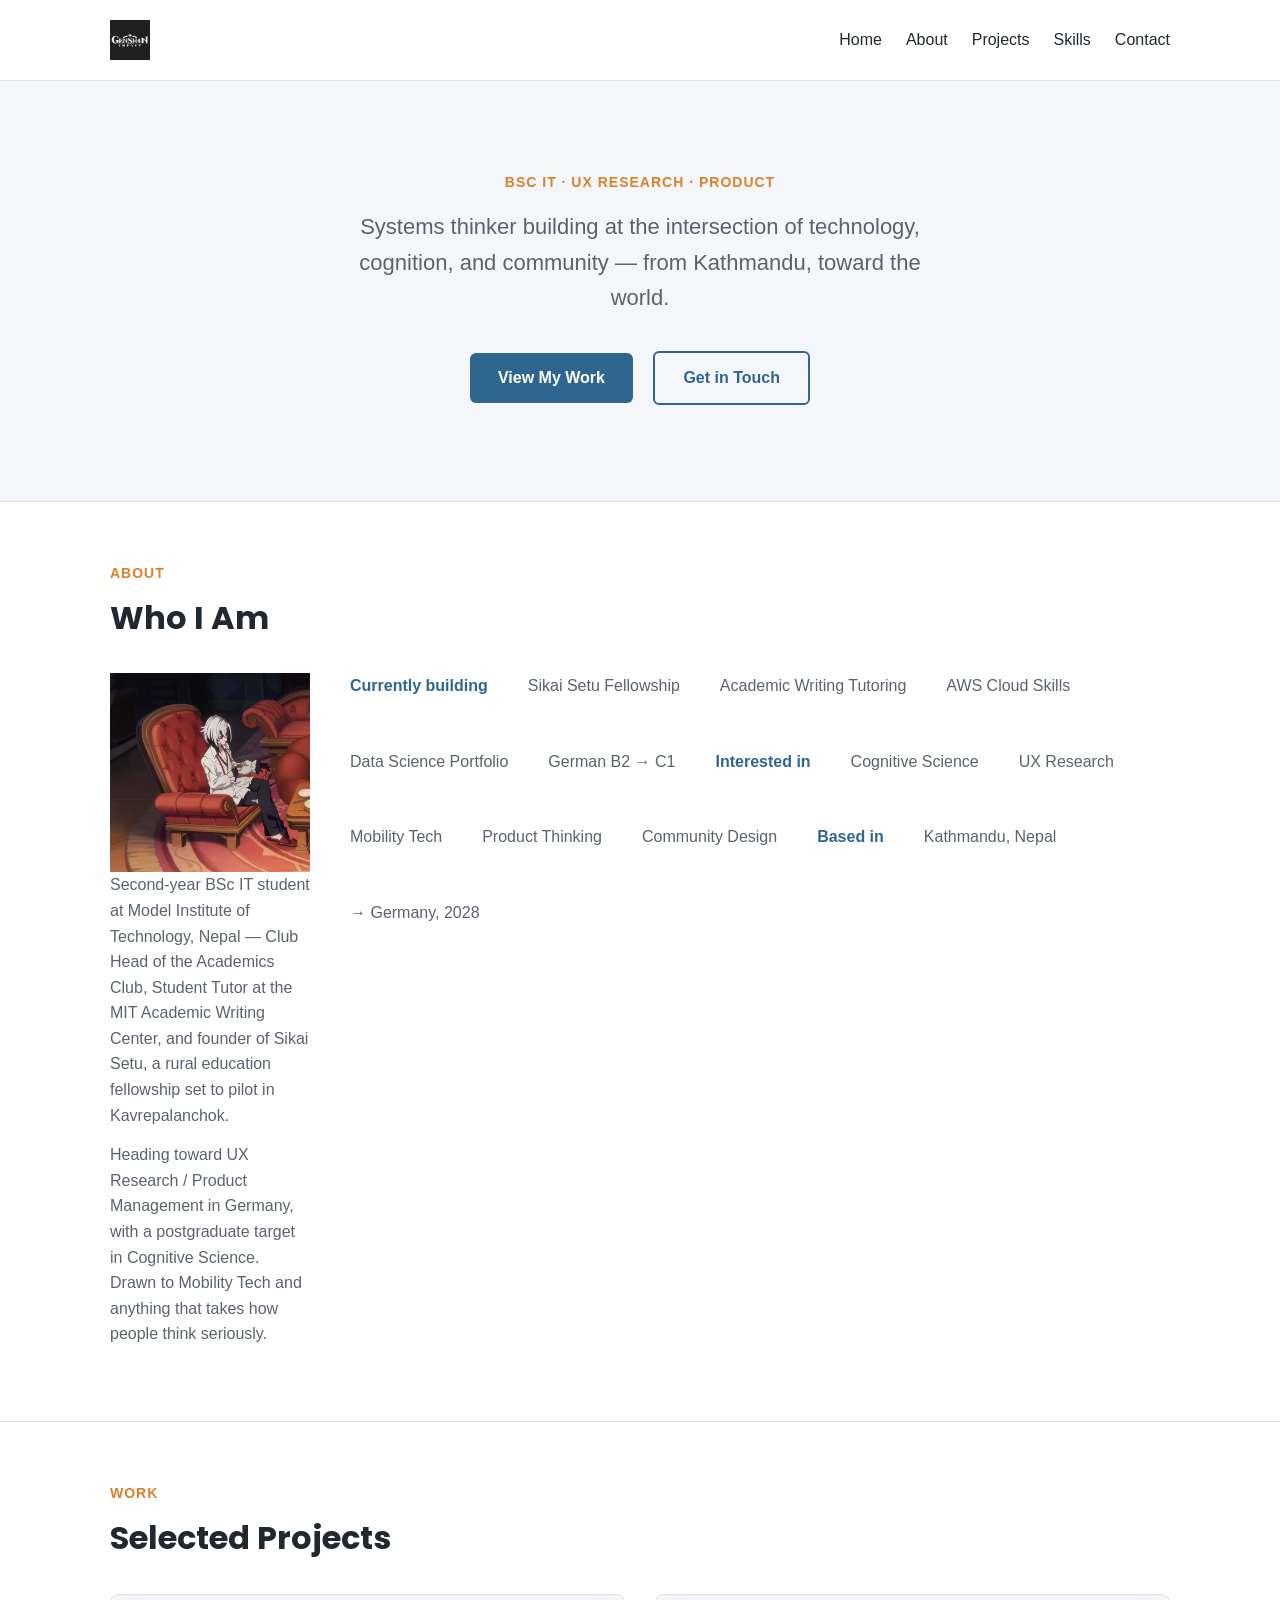
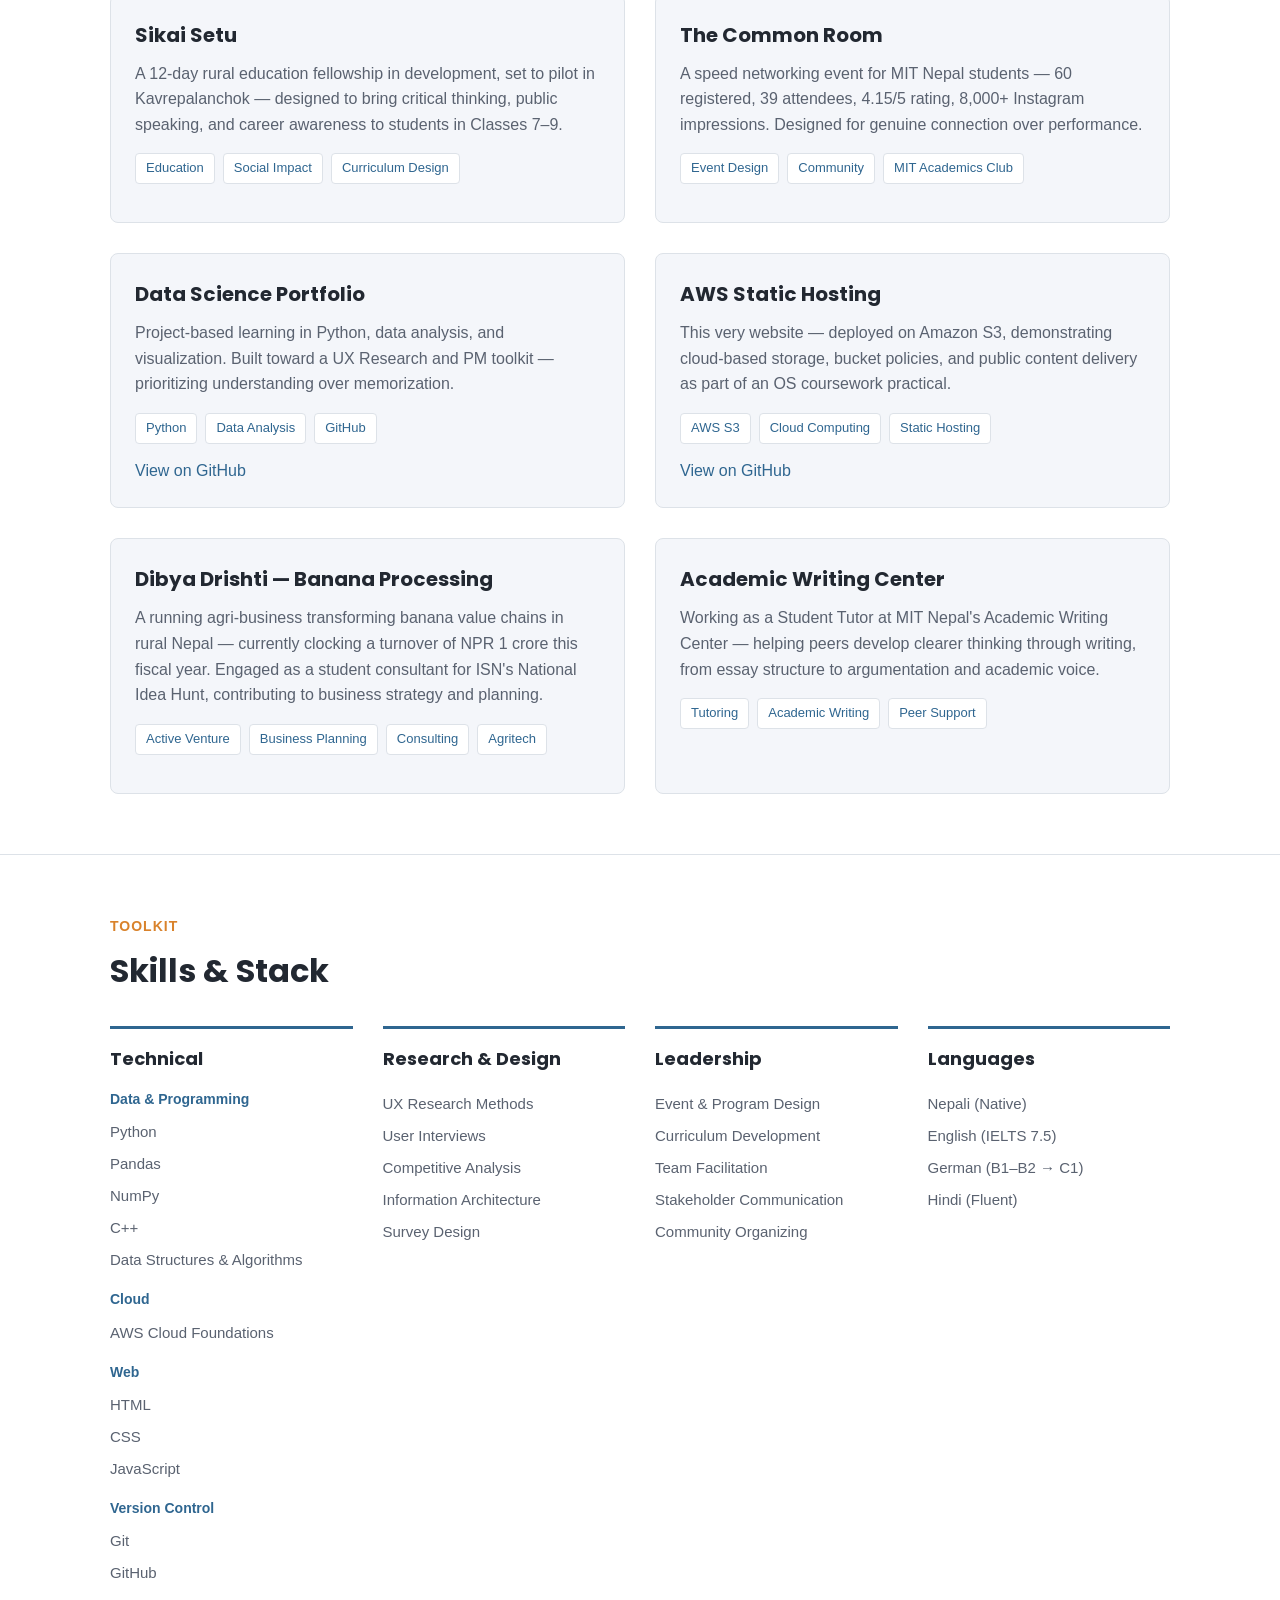
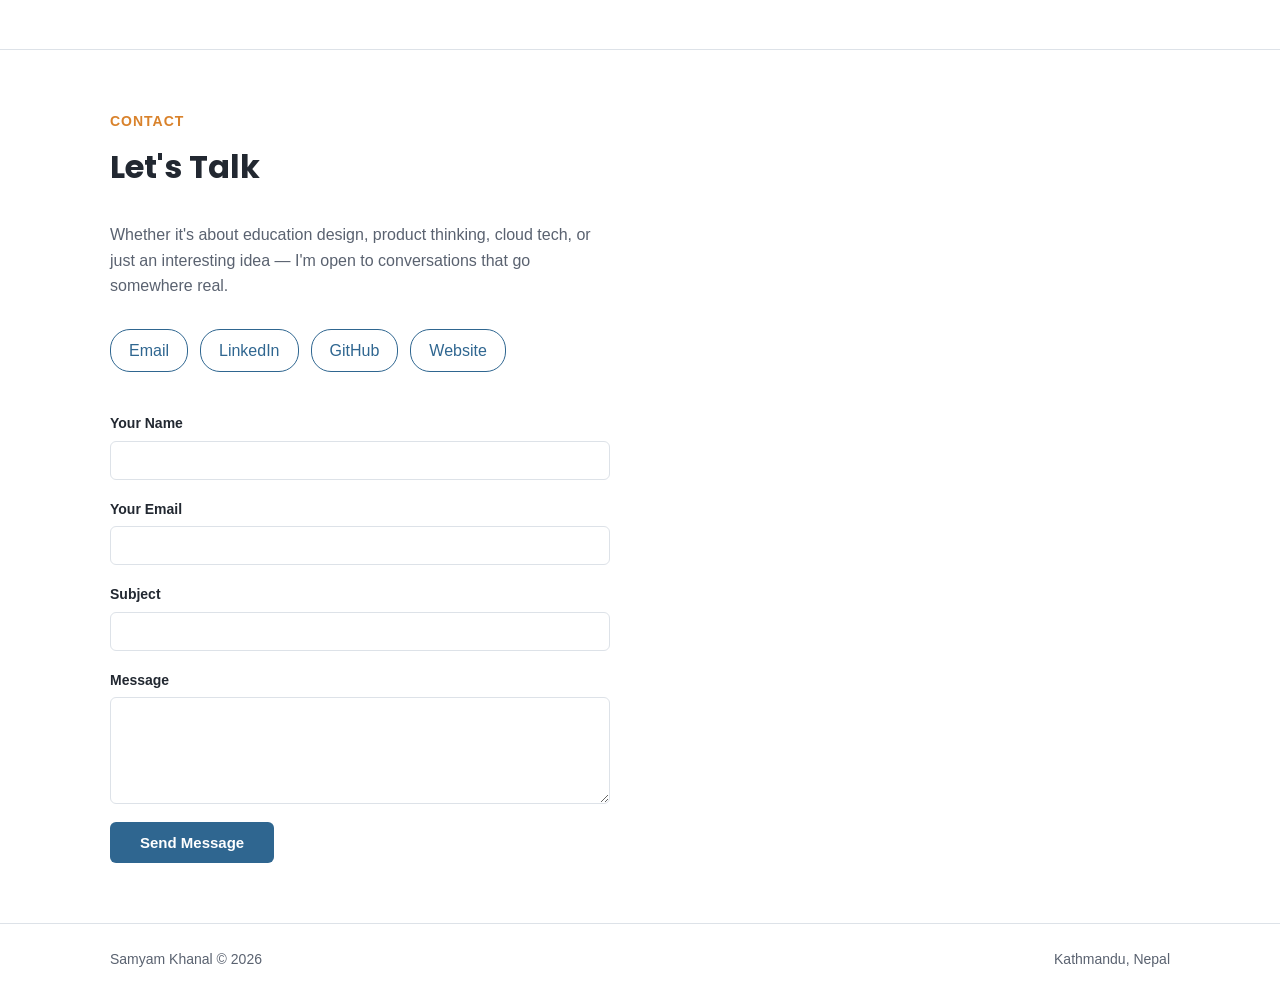
==== commit b2776968: "an even newer version because it can always be better" ====
--- a/index.html
+++ b/index.html
@@ -10,7 +10,7 @@
 
 <header>
   <div class="container header-inner">
-    <h1>Samyam Khanal</h1>
+    <h1><img src="images/logo.png" alt="Samyam Khanal" class="logo" /></h1>
     <nav>
       <ul>
         <li><a href="#hero">Home</a></li>
--- a/css/style.css
+++ b/css/style.css
@@ -110,7 +110,13 @@
 }
 
 header h1 {
-  font-size: 22px;
+  line-height: 0;
+}
+
+header h1 .logo {
+  height: 40px;
+  width: auto;
+  display: block;
 }
 
 header nav ul {
